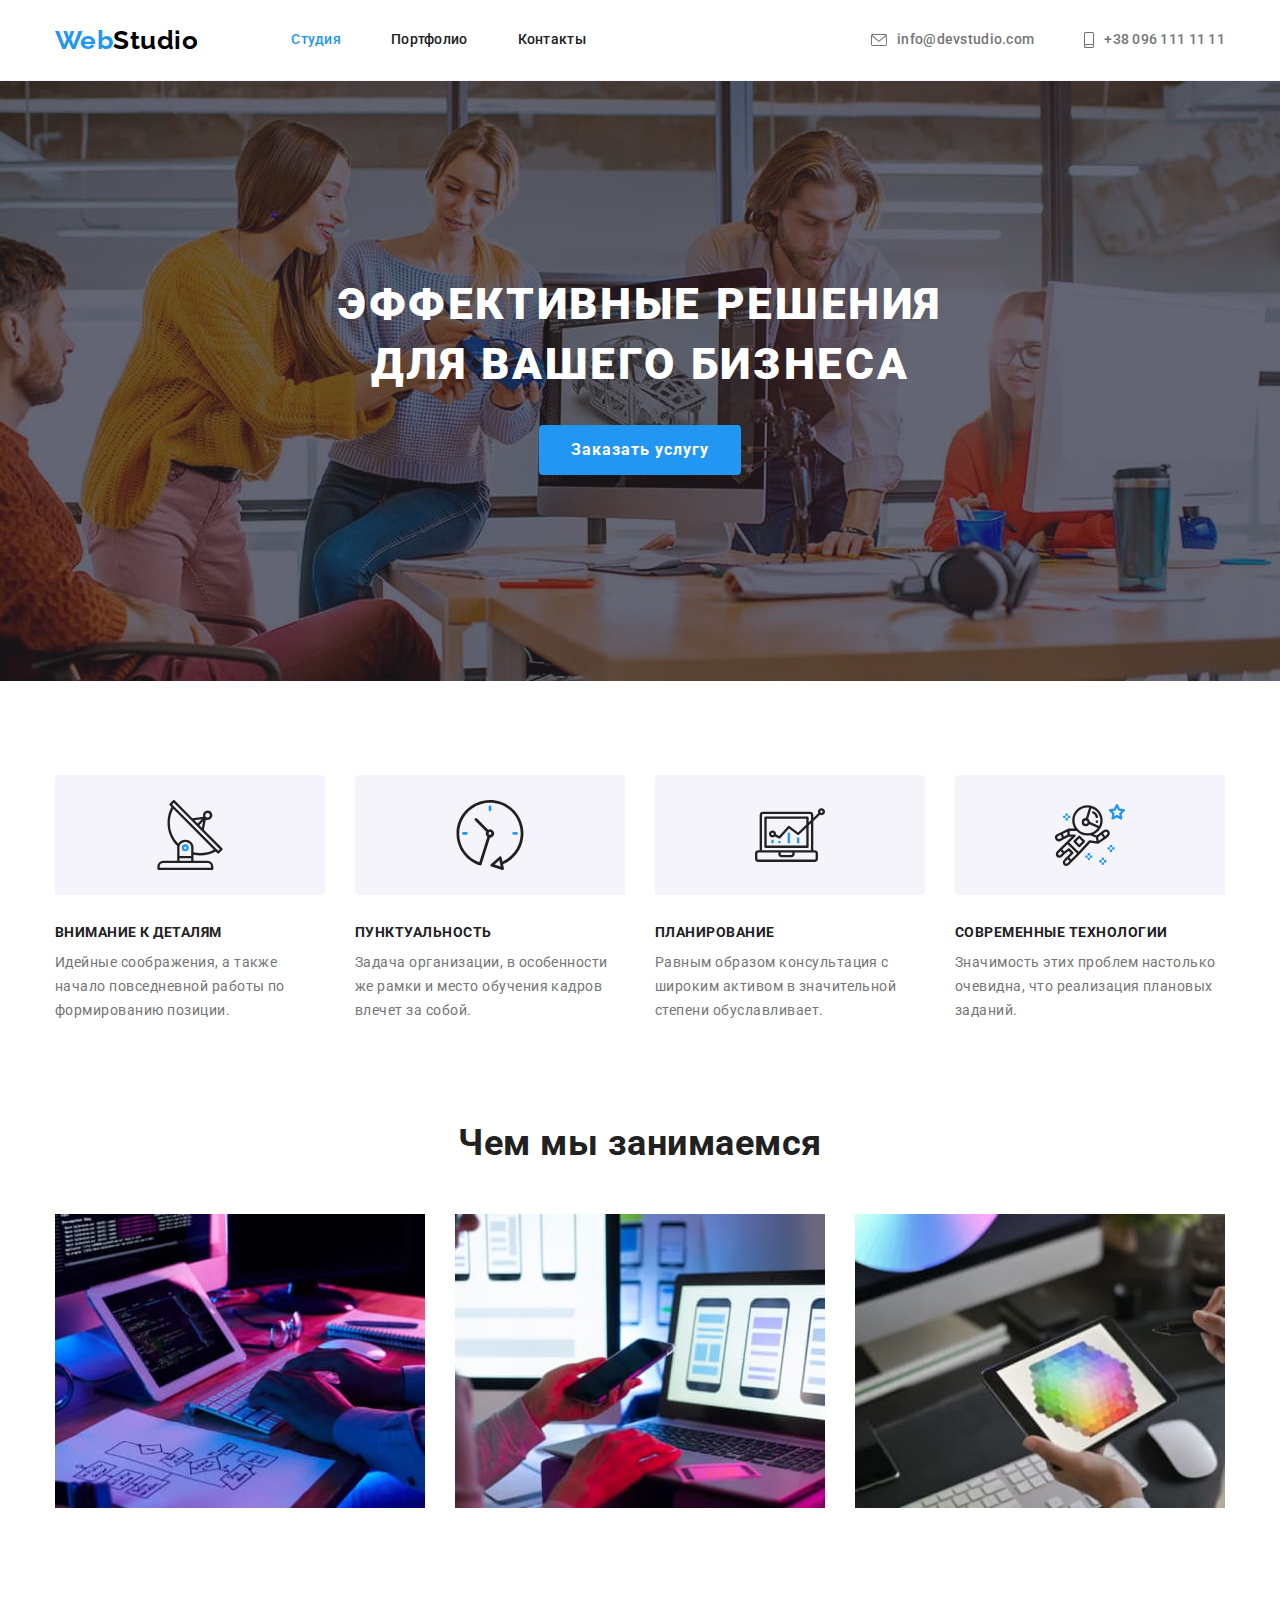
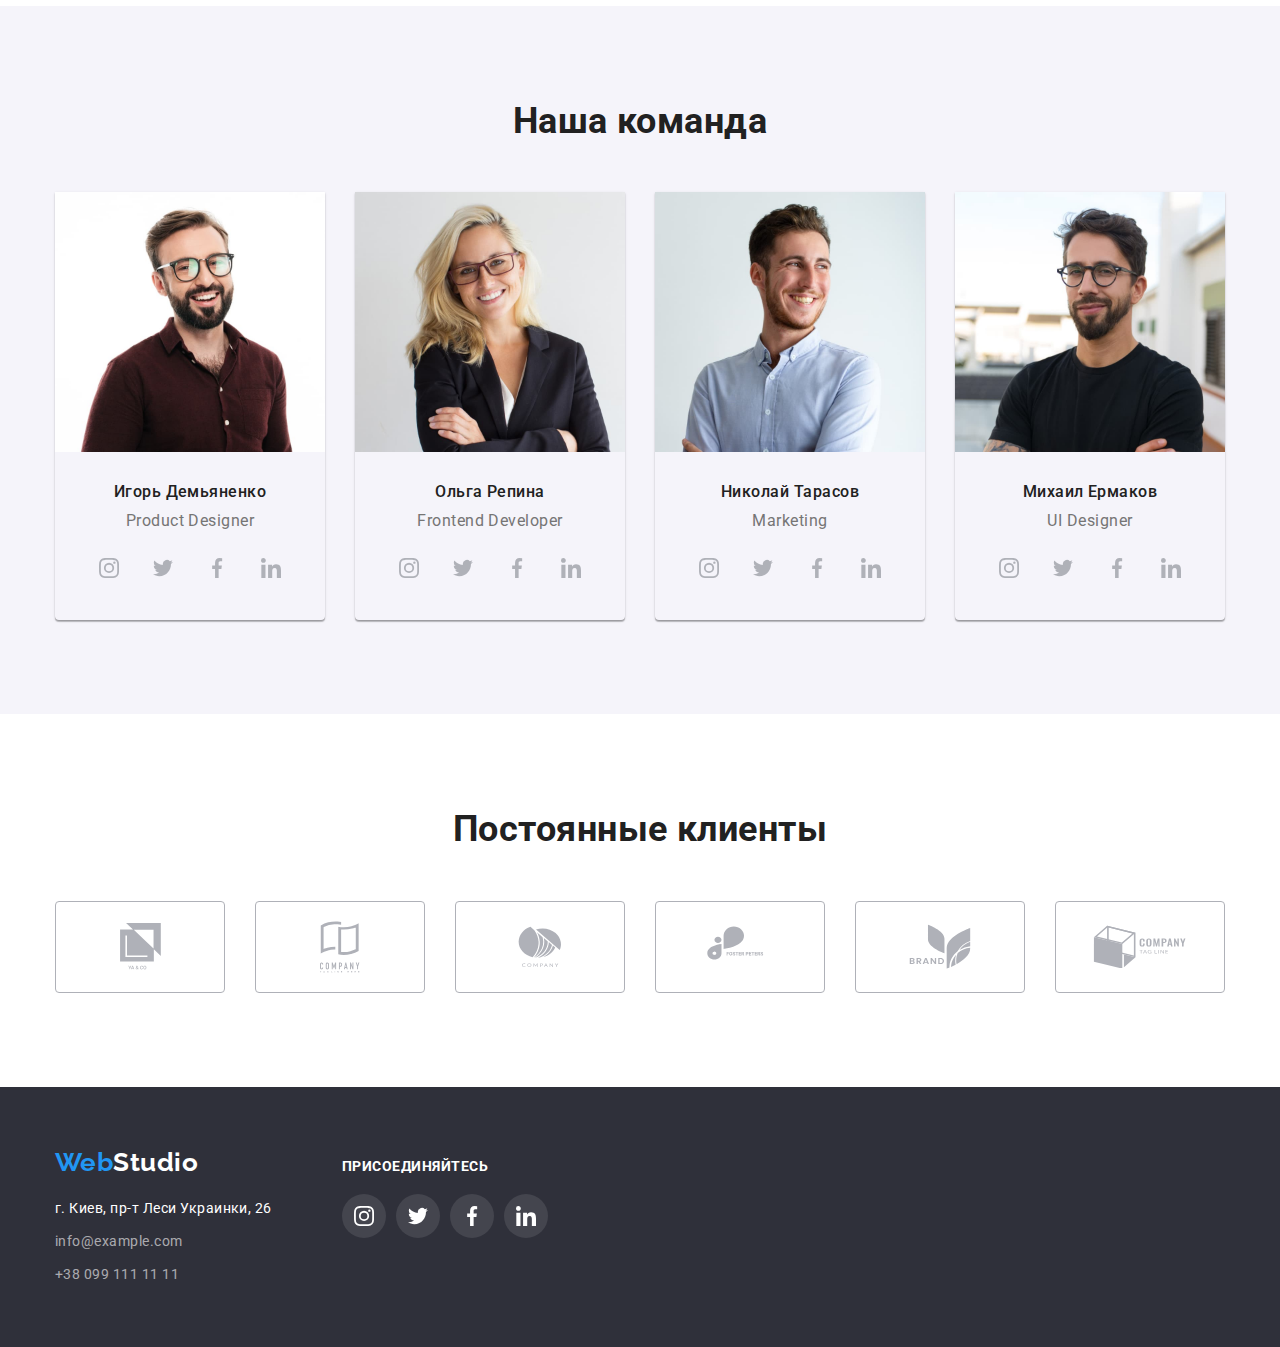
==== index.html @ 9984a5d9 "Настроює відпрацювання modal.js" ====
<!DOCTYPE html>
<html lang="ru">
  <head>
    <meta charset="UTF-8" />
    <meta http-equiv="X-UA-Compatible" content="IE=edge" />
    <meta name="viewport" content="width=device-width, initial-scale=1.0" />
    <title>WebStudio</title>
    <link
      href="https://fonts.googleapis.com/css2?family=Raleway:wght@700&family=Roboto:wght@400;500;700;900&display=swap"
      rel="stylesheet"
    />
    <link
      rel="stylesheet"
      href="https://cdnjs.cloudflare.com/ajax/libs/modern-normalize/1.1.0/modern-normalize.min.css"
    />
    <link rel="stylesheet" href="./css/styles.css" />
  </head>
  <body>
    <!-- Верхняя линия -->
    <header class="page-header">
      <div class="container topline">
        <a class="header logo" href="./index.html" lang="en"
          ><span class="header logo-style">Web</span>Studio</a
        >

        <nav>
          <ul class="site-nav list">
            <li class="item"><a class="link current" href="./index.html">Студия</a></li>
            <li class="item"><a class="link" href="./portfolio.html">Портфолио</a></li>
            <li class="item"><a class="link" href="">Контакты</a></li>
          </ul>
        </nav>

        <ul class="contacts list">
          <li class="item">
            <a class="link" href="mailto:info@devstudio.com">
              <svg class="icon envelope" width="16" height="12">
                <use href="./images/icons.svg#envelope"></use>
              </svg>
              info@devstudio.com</a
            >
          </li>
          <li class="item">
            <a class="link" href="tel:+380961111111">
              <svg class="icon smartphone" width="10" height="16">
                <use href="./images/icons.svg#smartphone"></use>
              </svg>
              +38 096 111 11 11</a
            >
          </li>
        </ul>
      </div>
    </header>

    <!-- Уникальный контент страницы -->
    <main>
      <!-- Герой -->
      <section class="hero section overlay">
        <div class="hero container">
          <h1 class="hero title">Эффективные решения для вашего бизнеса</h1>
          <button class="hero button" type="button" data-modal-open>Заказать услугу</button>
        </div>

        <div class="backdrop is-hidden" data-modal>
          <div class="modal">
            <button class="modal-button" data-modal-close>
              Close
              <!-- <svg class="modal-icon" width="30" height="30">
                <use href="./images/icons.svg#close"></use>
              </svg> -->
            </button>
          </div>
        </div>
      </section>

      <!-- Особенности -->
      <section class="features section">
        <div class="container">
          <h2 class="features-title">Особенности</h2>
          <ul class="featur-list list">
            <li class="item">
              <div class="feature-icon">
                <svg class="icon">
                  <use href="./images/icons.svg#antenna"></use>
                </svg>
              </div>
              <h3 class="featur-title">Внимание к деталям</h3>
              <p class="featur-text">
                Идейные соображения, а также начало повседневной работы по формированию позиции.
              </p>
            </li>
            <li class="item">
              <div class="feature-icon">
                <svg class="icon">
                  <use href="./images/icons.svg#clock"></use>
                </svg>
              </div>
              <h3 class="featur-title">Пунктуальность</h3>
              <p class="featur-text">
                Задача организации, в особенности же рамки и место обучения кадров влечет за собой.
              </p>
            </li>
            <li class="item">
              <div class="feature-icon">
                <svg class="icon">
                  <use href="./images/icons.svg#diagram"></use>
                </svg>
              </div>
              <h3 class="featur-title">Планирование</h3>
              <p class="featur-text">
                Равным образом консультация с широким активом в значительной степени обуславливает.
              </p>
            </li>
            <li class="item">
              <div class="feature-icon">
                <svg class="icon">
                  <use href="./images/icons.svg#astronaut"></use>
                </svg>
              </div>
              <h3 class="featur-title">Современные технологии</h3>
              <p class="featur-text">
                Значимость этих проблем настолько очевидна, что реализация плановых заданий.
              </p>
            </li>
          </ul>
        </div>
      </section>

      <!-- Чем мы занимаемся -->
      <section class="wemake section">
        <div class="container">
          <h2 class="title">Чем мы занимаемся</h2>
          <ul class="wemake-list list">
            <li class="item">
              <img src="./images/wemake/pc.jpeg" alt="Компьютер" width="370" height="294" />
            </li>
            <li class="item">
              <img src="./images/wemake/smartphon.jpeg" alt="Смартфон" width="370" height="294" />
            </li>
            <li class="item">
              <img src="./images/wemake/tablet.jpeg" alt="Планшет" width="370" height="294" />
            </li>
          </ul>
        </div>
      </section>

      <!-- Наша команда -->
      <section class="team section">
        <div class="container">
          <h2 class="title">Наша команда</h2>
          <ul class="team-list list">
            <li class="item">
              <img
                class="img"
                src="./images/team/igor.jpeg"
                alt="Игорь Демьяненко"
                width="270"
                height="260"
              />
              <h3 class="specialist">Игорь Демьяненко</h3>
              <p class="position">Product Designer</p>
              <ul class="social-icons list">
                <li class="social-item">
                  <a class="social-link" href="" aria-label="Ссылка на Instagram">
                    <svg class="social-icon" width="20" height="20">
                      <use href="./images/icons.svg#instagram"></use>
                    </svg>
                  </a>
                </li>
                <li class="social-item">
                  <a class="social-link" href="" aria-label="Ссылка на Twitter">
                    <svg class="social-icon" width="20" height="20">
                      <use href="./images/icons.svg#twitter"></use>
                    </svg>
                  </a>
                </li>
                <li class="social-item">
                  <a class="social-link" href="" aria-label="Ссылка на Facebook">
                    <svg class="social-icon" width="20" height="20">
                      <use href="./images/icons.svg#facebook"></use>
                    </svg>
                  </a>
                </li>
                <li class="social-item">
                  <a class="social-link" href="" aria-label="Ссылка на Linkedin">
                    <svg class="social-icon" width="20" height="20">
                      <use href="./images/icons.svg#linkedin"></use>
                    </svg>
                  </a>
                </li>
              </ul>
            </li>
            <li class="item">
              <img
                class="img"
                src="./images/team/olga.jpeg"
                alt="Ольга Репина"
                width="270"
                height="260"
              />
              <h3 class="specialist">Ольга Репина</h3>
              <p class="position">Frontend Developer</p>
              <ul class="social-icons list">
                <li class="social-item">
                  <a class="social-link" href="" aria-label="Ссылка на Instagram">
                    <svg class="social-icon" width="20" height="20">
                      <use href="./images/icons.svg#instagram"></use>
                    </svg>
                  </a>
                </li>
                <li class="social-item">
                  <a class="social-link" href="" aria-label="Ссылка на Twitter">
                    <svg class="social-icon" width="20" height="20">
                      <use href="./images/icons.svg#twitter"></use>
                    </svg>
                  </a>
                </li>
                <li class="social-item">
                  <a class="social-link" href="" aria-label="Ссылка на Facebook">
                    <svg class="social-icon" width="20" height="20">
                      <use href="./images/icons.svg#facebook"></use>
                    </svg>
                  </a>
                </li>
                <li class="social-item">
                  <a class="social-link" href="" aria-label="Ссылка на Linkedin">
                    <svg class="social-icon" width="20" height="20">
                      <use href="./images/icons.svg#linkedin"></use>
                    </svg>
                  </a>
                </li>
              </ul>
            </li>
            <li class="item">
              <img
                class="img"
                src="./images/team/nikolai.jpeg"
                alt="Николай Тарасов"
                width="270"
                height="260"
              />
              <h3 class="specialist">Николай Тарасов</h3>
              <p class="position">Marketing</p>
              <ul class="social-icons list">
                <li class="social-item">
                  <a class="social-link" href="" aria-label="Ссылка на Instagram">
                    <svg class="social-icon" width="20" height="20">
                      <use href="./images/icons.svg#instagram"></use>
                    </svg>
                  </a>
                </li>
                <li class="social-item">
                  <a class="social-link" href="" aria-label="Ссылка на Twitter">
                    <svg class="social-icon" width="20" height="20">
                      <use href="./images/icons.svg#twitter"></use>
                    </svg>
                  </a>
                </li>
                <li class="social-item">
                  <a class="social-link" href="" aria-label="Ссылка на Facebook">
                    <svg class="social-icon" width="20" height="20">
                      <use href="./images/icons.svg#facebook"></use>
                    </svg>
                  </a>
                </li>
                <li class="social-item">
                  <a class="social-link" href="" aria-label="Ссылка на Linkedin">
                    <svg class="social-icon" width="20" height="20">
                      <use href="./images/icons.svg#linkedin"></use>
                    </svg>
                  </a>
                </li>
              </ul>
            </li>
            <li class="item">
              <img
                class="img"
                src="./images/team/mihail.jpeg"
                alt="Михаил Ермаков"
                width="270"
                height="260"
              />
              <h3 class="specialist">Михаил Ермаков</h3>
              <p class="position">UI Designer</p>
              <ul class="social-icons list">
                <li class="social-item">
                  <a class="social-link" href="" aria-label="Ссылка на Instagram">
                    <svg class="social-icon" width="20" height="20">
                      <use href="./images/icons.svg#instagram"></use>
                    </svg>
                  </a>
                </li>
                <li class="social-item">
                  <a class="social-link" href="" aria-label="Ссылка на Twitter">
                    <svg class="social-icon" width="20" height="20">
                      <use href="./images/icons.svg#twitter"></use>
                    </svg>
                  </a>
                </li>
                <li class="social-item">
                  <a class="social-link" href="" aria-label="Ссылка на Facebook">
                    <svg class="social-icon" width="20" height="20">
                      <use href="./images/icons.svg#facebook"></use>
                    </svg>
                  </a>
                </li>
                <li class="social-item">
                  <a class="social-link" href="" aria-label="Ссылка на Linkedin">
                    <svg class="social-icon" width="20" height="20">
                      <use href="./images/icons.svg#linkedin"></use>
                    </svg>
                  </a>
                </li>
              </ul>
            </li>
          </ul>
        </div>
      </section>

      <section class="clients section">
        <div class="container">
          <h2 class="title">Постоянные клиенты</h2>
          <ul class="clients-icons list">
            <li class="client-item">
              <a class="client-link" href="" aria-label="Ссылка на клиента">
                <svg class="client-icon" width="41" height="46.7">
                  <use href="./images/icons.svg#group1"></use>
                </svg>
              </a>
            </li>
            <li class="client-item">
              <a class="client-link" href="" aria-label="Ссылка на клиента">
                <svg class="client-icon" width="40" height="52">
                  <use href="./images/icons.svg#group2"></use>
                </svg>
              </a>
            </li>
            <li class="client-item">
              <a class="client-link" href="" aria-label="Ссылка на клиента">
                <svg class="client-icon" width="43.46" height="41.18">
                  <use href="./images/icons.svg#group3"></use>
                </svg>
              </a>
            </li>
            <li class="client-item">
              <a class="client-link" href="" aria-label="Ссылка на клиента">
                <svg class="client-icon" width="84.44" height="40.62">
                  <use href="./images/icons.svg#group4"></use>
                </svg>
              </a>
            </li>
            <li class="client-item">
              <a class="client-link" href="" aria-label="Ссылка на клиента">
                <svg class="client-icon" width="62.54" height="45.43">
                  <use href="./images/icons.svg#group5"></use>
                </svg>
              </a>
            </li>
            <li class="client-item">
              <a class="client-link" href="" aria-label="Ссылка на клиента">
                <svg class="client-icon" width="93.79" height="43.93">
                  <use href="./images/icons.svg#group6"></use>
                </svg>
              </a>
            </li>
          </ul>
        </div>
      </section>
    </main>

    <!-- Подвал -->
    <footer class="page-footer">
      <div class="container">
        <div class="logo-address">
          <a class="footer logo" href="./index.html" lang="en"
            ><span class="footer logo-style">Web</span>Studio
          </a>

          <address>
            <ul class="address list">
              <li class="item">
                <a
                  class="location"
                  href="https://goo.gl/maps/vhETYk33VZoTdQni7"
                  target="_blank"
                  rel="noopener noreferrer"
                >
                  г. Киев, пр-т Леси Украинки, 26
                </a>
              </li>
              <li class="item">
                <a class="link" href="mailto:info@example.com">info@example.com</a>
              </li>
              <li class="item"><a class="link" href="tel:+380991111111">+38 099 111 11 11</a></li>
            </ul>
          </address>
        </div>

        <div class="social">
          <h3 class="social-title">присоединяйтесь</h3>
          <ul class="social-icons list">
            <li class="social-item">
              <a class="social-link" href="" aria-label="Ссылка на Instagram">
                <svg class="social-icon" width="20" height="20">
                  <use href="./images/icons.svg#instagram"></use>
                </svg>
              </a>
            </li>
            <li class="social-item">
              <a class="social-link" href="" aria-label="Ссылка на Twitter">
                <svg class="social-icon" width="20" height="20">
                  <use href="./images/icons.svg#twitter"></use>
                </svg>
              </a>
            </li>
            <li class="social-item">
              <a class="social-link" href="" aria-label="Ссылка на Facebook">
                <svg class="social-icon" width="20" height="20">
                  <use href="./images/icons.svg#facebook"></use>
                </svg>
              </a>
            </li>
            <li class="social-item">
              <a class="social-link" href="" aria-label="Ссылка на Linkedin">
                <svg class="social-icon" width="20" height="20">
                  <use href="./images/icons.svg#linkedin"></use>
                </svg>
              </a>
            </li>
          </ul>
        </div>
      </div>
    </footer>
    <script src="./js/modal.js"></script>
  </body>
</html>
---- css/styles.css ----
/* Объявление глобальных переменных */
/* 
  Фон тела страницы --bg-body-color: #fff;
  Фон "героя" --bg-hero-color: #C4C4C4;
  Фон "наша команда" --bg-team-color: #f5f4fa;
  Фон футера --bg-hero-color: #2f303a;
  Фон иконки --bg-icon-color: #afb1b8;
  Фон иконки в футоре --bg-icon-footer-color: rgba(255, 255, 255, 0.1);
  Цвет основного текста --text-primary-color: #212121;
  Цвет вторичного текста --text-secondory-color: #757575;
  Цвет текста логотипа в хедере --text-logo-header-color: #000;
  Цвет текста белый (логотип в футере, заголовок "героя") --text-white-color: #fff;
  Цвет сылок в футере --link-footer-color: rgba(255, 255, 255, 0.6);
  Цвет акцента --accent-color: #2196f3;
  Цвет бордера на карточках --card-border: #eee;
   */
:root {
  --bg-body-color: #fff;
  --bg-hero-color: #c4c4c4;
  --bg-team-color: #f5f4fa;
  --bg-footer-color: #2f303a;
  --bg-icon-color: #afb1b8;
  --bg-icon-footer-color: rgba(255, 255, 255, 0.1);
  --text-primary-color: #212121;
  --text-secondory-color: #757575;
  --text-logo-header-color: #000;
  --text-white-color: #fff;
  --link-footer-color: rgba(255, 255, 255, 0.6);
  --accent-color: #2196f3;
  --card-border: #eee;
}

/* Тело страницы */
body {
  font-family: Roboto, sans-serif;
  letter-spacing: 0.03em;

  color: var(--text-primary-color);
  background-color: var(--bg-body-color);
}

/* Сброс стилей */
.list {
  margin: 0;
  padding: 0;

  list-style: none;
}

/* Кнопка родитель */
.button {
  color: var(--text-primary-color);
  background-color: var(--bg-team-color);

  border: 0ch;
  border-radius: 4px;
  cursor: pointer;
}

/* Заголовок родитель */
.title {
  margin-top: 0;
  margin-bottom: 50px;

  font-weight: 700;
  font-size: 36px;
  line-height: 1.17;
  color: var(--text-primary-color);
  text-align: center;
}

/* Лого родитель */
.logo {
  font-family: Raleway, sans-serif;
  font-weight: 700;
  font-size: 26px;
  line-height: 1.19;
  text-decoration: none;
}

/* Контейнер */
.container {
  width: 1200px;
  margin-right: auto;
  margin-left: auto;
  padding-right: 15px;
  padding-left: 15px;
}

/* Секция */
.section {
  padding-top: 94px;
  padding-bottom: 94px;
}

/* Социальные иконки */
.social-icons {
  display: flex;
}

.social-item + .social-item {
  margin-left: 10px;
}

.social-link {
  display: flex;
  align-items: center;
  justify-content: center;
  width: 44px;
  height: 44px;

  color: var(--bg-icon-color);
  border-radius: 50%;
}

.social-icon {
  fill: currentColor;
}

/* Главная страница */
/* Верхняя линия */
.page-header {
  border-bottom: 1px solid var(--bg-team-color);
}

.container.topline {
  display: flex;
  align-items: center;
}

/* Логотип */
.header.logo {
  color: var(--text-logo-header-color);
}

.header.logo-style {
  color: var(--accent-color);
}

/* Навигация */
.site-nav {
  display: flex;
  margin-left: 93px;
}

.site-nav .item:not(:last-child) {
  margin-right: 50px;
}

.site-nav .link {
  display: block;
  padding-top: 32px;
  padding-bottom: 32px;

  font-weight: 500;
  font-size: 14px;
  line-height: 1.14;
  letter-spacing: 0.02em;
  color: var(--text-primary-color);
  text-decoration: none;
}

.site-nav .link:hover,
.site-nav .link:focus {
  color: var(--accent-color);
}

.site-nav .link.current {
  color: var(--accent-color);
}

/* Контакты: почта, моб. телефон */
.contacts {
  display: flex;
  margin-left: auto;
}

.contacts .item + .item {
  margin-left: 50px;
}

.contacts .link {
  display: flex;
  align-items: center;

  font-weight: 500;
  font-size: 14px;
  line-height: 1.14;
  letter-spacing: 0.02em;
  color: var(--text-secondory-color);
  text-decoration: none;
}

.icon.envelope,
.icon.smartphone {
  margin-right: 10px;
  fill: currentColor;
}

.contacts .link:hover,
.contacts .link:focus {
  color: var(--accent-color);
}

/* Герой */
.hero.container {
  padding-top: 100px;
  padding-bottom: 100px;
}

.hero.overlay {
  max-width: 1600px;
  height: 600px;
  margin-left: auto;
  margin-right: auto;

  text-align: center;

  background-image: linear-gradient(to right, rgba(47, 48, 58, 0.4), rgba(47, 48, 58, 0.4)),
    url('../images/img.jpeg');
  background-repeat: no-repeat;
  background-position: center;
  background-size: cover;

  background-color: var(--bg-hero-color);
}

.hero.title {
  max-width: 696px;
  margin-right: auto;
  margin-left: auto;
  margin-bottom: 30px;

  font-weight: 900;
  font-size: 44px;
  line-height: 1.36;
  letter-spacing: 0.06em;
  color: var(--text-white-color);
  text-transform: uppercase;
}

.hero.button {
  padding-top: 10px;
  padding-right: 32px;
  padding-bottom: 10px;
  padding-left: 32px;

  font-weight: 700;
  font-size: 16px;
  line-height: 1.88;
  letter-spacing: 0.06em;
  color: var(--text-white-color);
  background-color: var(--accent-color);
}


.backdrop {
  position: fixed;
  top: 0;
  left: 0;
  width: 100%;
  height: 100%;

  background-color: rgba(0, 0, 0, 0.5);
}



.backdrop.is-hidden {
  opacity: 0;
  pointer-events: none;
}



.modal {
  position: absolute;
  top: 50%;
  left: 50%;
  transform: translate(-50%, -50%);

  min-height: 528px;
  min-width: 581px;

  background-color: #fff;
}



.modal-button {
  display: flex;
  position: absolute;
  top: 8px;
  right: 8px;

  margin: 0;
  padding: 0;


  /* height: 30px; */
  /* width: 30px; */

  /* border: 0ch; */
  /* border-radius: 4px; */
  /* border-radius: 50%; */
  /* cursor: pointer; */

  /* background-color: white; */

  /* outline: 2px solid green; */

  /* 
    display: flex;
  align-items: center;
  justify-content: center;
  width: 44px;
  height: 44px;

  color: var(--bg-icon-color);
  border-radius: 50%;
  */

} 



/* .modal-icon { */
  /* position: absolute; */
  /* top: 8px; */
  /* right: 8px; */
  /* border: 1px yellow; */

  /* fill: currentColor; */
  /* fill: white; */
  /* outline: 2px solid tomato; */
/* } */


/* Особенности */
.features {
  padding-bottom: 0;
}

.featur-list {
  display: flex;
}

.featur-list .item {
  width: calc((100% - 90px) / 4);
}

.featur-list .item:not(:nth-child(4n)) {
  margin-right: 30px;
}

.feature-icon {
  width: 270px;
  height: 120px;
  margin-bottom: 30px;
  padding: 25px 100px;

  border-radius: 4px;
  background-color: var(--bg-team-color);
}

.feature-icon .icon {
  width: 70px;
  height: 70px;
}

.features-title {
  display: none;
}

.features .featur-title {
  margin-top: 0;
  margin-bottom: 10px;

  font-weight: 700;
  font-size: 14px;
  line-height: 1.14;
  text-transform: uppercase;
}

.features .featur-text {
  margin-top: 0;
  margin-bottom: 5px;

  font-weight: 400;
  font-size: 14px;
  line-height: 1.71;
  color: var(--text-secondory-color);
}

/* Чем мы занимаемся */
.wemake-list {
  display: flex;
}

.wemake-list .item {
  width: calc((100% - 60px) / 3);
}

.wemake-list .item:not(:nth-child(3n)) {
  margin-right: 30px;
}

/* Наша команда */
.team {
  background-color: var(--bg-team-color);
}

.team-list {
  display: flex;
}

.team-list .item {
  width: calc((100% - 90px) / 4);
  text-align: center;

  box-shadow: 0px 1px 3px rgba(0, 0, 0, 0.12), 0px 1px 1px rgba(0, 0, 0, 0.14),
    0px 2px 1px rgba(0, 0, 0, 0.2);
  border-radius: 0px 0px 4px 4px;
}

.team-list .item:not(:nth-child(4n)) {
  margin-right: 30px;
}

.team-list .img {
  display: block;
  margin-bottom: 30px;
}

.team-list .specialist {
  margin-top: 0;
  margin-bottom: 10px;

  font-weight: 500;
  font-size: 16px;
  line-height: 1.19;
}

.team-list .position {
  margin-top: 0;
  margin-bottom: 16px;

  font-size: 16px;
  line-height: 1.19;
  color: var(--text-secondory-color);
}

.team-list .social-icons {
  margin-top: 0;
  margin-right: 32px;
  margin-bottom: 30px;
  margin-left: 32px;
}

.team-list .social-link:hover {
  color: var(--text-white-color);
  background-color: var(--accent-color);
}

/* Постоянные клиенты */
.clients-icons {
  display: flex;
}

.client-item + .client-item {
  margin-left: 30px;
}

.client-link {
  display: flex;
  align-items: center;
  justify-content: center;
  width: 170px;
  height: 92px;

  color: var(--bg-icon-color);

  border: 1px solid var(--bg-icon-color);
  border-radius: 4px;
}

.client-icon {
  fill: currentColor;
}

.client-link:hover {
  color: var(--accent-color);
  border: 1px solid var(--accent-color);
}

/* Подвал */
.page-footer {
  padding-top: 60px;
  padding-bottom: 60px;
  background-color: var(--bg-footer-color);
}

.footer.logo {
  display: inline-block;
  padding-top: 0;
  padding-bottom: 0;
  margin-bottom: 20px;
  color: var(--text-white-color);
}

.footer.logo-style {
  padding-top: 0;
  padding-bottom: 0;
  color: var(--accent-color);
}

.address .item:not(:last-child) {
  margin-bottom: 9px;
}

.address .location,
.address .link {
  font-style: normal;
  font-size: 14px;
  line-height: 1.71;
  color: var(--link-footer-color);
  text-decoration: none;
}

.address .location {
  color: var(--text-white-color);
}

.address .link:hover,
.address .link:focus,
.address .location:hover,
.address .location:focus {
  color: var(--accent-color);
}

/* присоединяйтесь */
.page-footer > .container {
  display: flex;
}

.page-footer .social {
  margin-left: 70px;
}

.page-footer .social-title {
  margin-top: 12px;
  margin-bottom: 20px;

  font-weight: 700;
  font-size: 14px;
  line-height: 1.14;

  color: var(--text-white-color);
  text-transform: uppercase;
}

.page-footer .social-link {
  color: var(--text-white-color);
  background: var(--bg-icon-footer-color);
}

.page-footer .social-link:hover {
  color: var(--text-white-color);
  background-color: var(--accent-color);
}

/* Портфолио */
/* Фильтры на карточки */
.portfolio > .title {
  display: none;
}

.container > .filtres {
  display: flex;
  margin-bottom: 50px;
  justify-content: center;
}

.filtres > .item:not(:last-child) {
  margin-right: 8px;
}

.button.default {
  padding-top: 6px;
  padding-right: 22px;
  padding-bottom: 6px;
  padding-left: 22px;

  font-weight: 500;
  font-size: 16px;
  line-height: 1.62;
}

.button.default:hover,
.button.default:focus {
  box-shadow: 0px 3px 1px rgba(0, 0, 0, 0.1), 0px 1px 2px rgba(0, 0, 0, 0.08),
    0px 2px 2px rgba(0, 0, 0, 0.12);

  color: var(--text-white-color);
  background-color: var(--accent-color);
}

/* Карточки */
.container .cards {
  display: flex;
  flex-wrap: wrap;
}

.cards .item {
  width: calc((100% - 60px) / 3);
}

.cards .item:not(:nth-child(3n)) {
  margin-right: 30px;
}

.cards .item:not(:nth-last-child(-n + 3)) {
  margin-bottom: 30px;
}

.cards .item:nth-child(3n) {
  margin-right: 0;
}

.cards .item:nth-last-child(-n + 3) {
  margin-bottom: 0;
}

.card-link {
  display: block;
  color: var(--text-primary-color);
  text-decoration: none;
}

.card-border {
  padding-top: 20px;
  padding-right: 24px;
  padding-bottom: 20px;
  padding-left: 24px;

  border-right: 1px solid var(--card-border);
  border-bottom: 1px solid var(--card-border);
  border-left: 1px solid var(--card-border);
}

.card-link:hover,
.card-link:focus {
  background-color: var(--accent-color);
  box-shadow: 0px 1px 1px rgba(0, 0, 0, 0.12), 0px 4px 4px rgba(0, 0, 0, 0.06),
    1px 4px 6px rgba(0, 0, 0, 0.16);
}

.card-link .img {
  display: block;
}

.cards .project {
  margin-top: 0;
  margin-bottom: 0;
  padding-bottom: 4px;

  font-weight: 700;
  font-size: 18px;
  line-height: 2;
  letter-spacing: 0.06em;
}

.cards .category {
  margin-top: 0;
  margin-bottom: 0;

  font-size: 16px;
  line-height: 1.88;
  color: var(--text-secondory-color);
}

.cards .description {
  display: none;
  margin-top: 0;
  margin-bottom: 0;

  font-size: 16px;
  line-height: 1.88;
  color: var(--text-secondory-color);
}
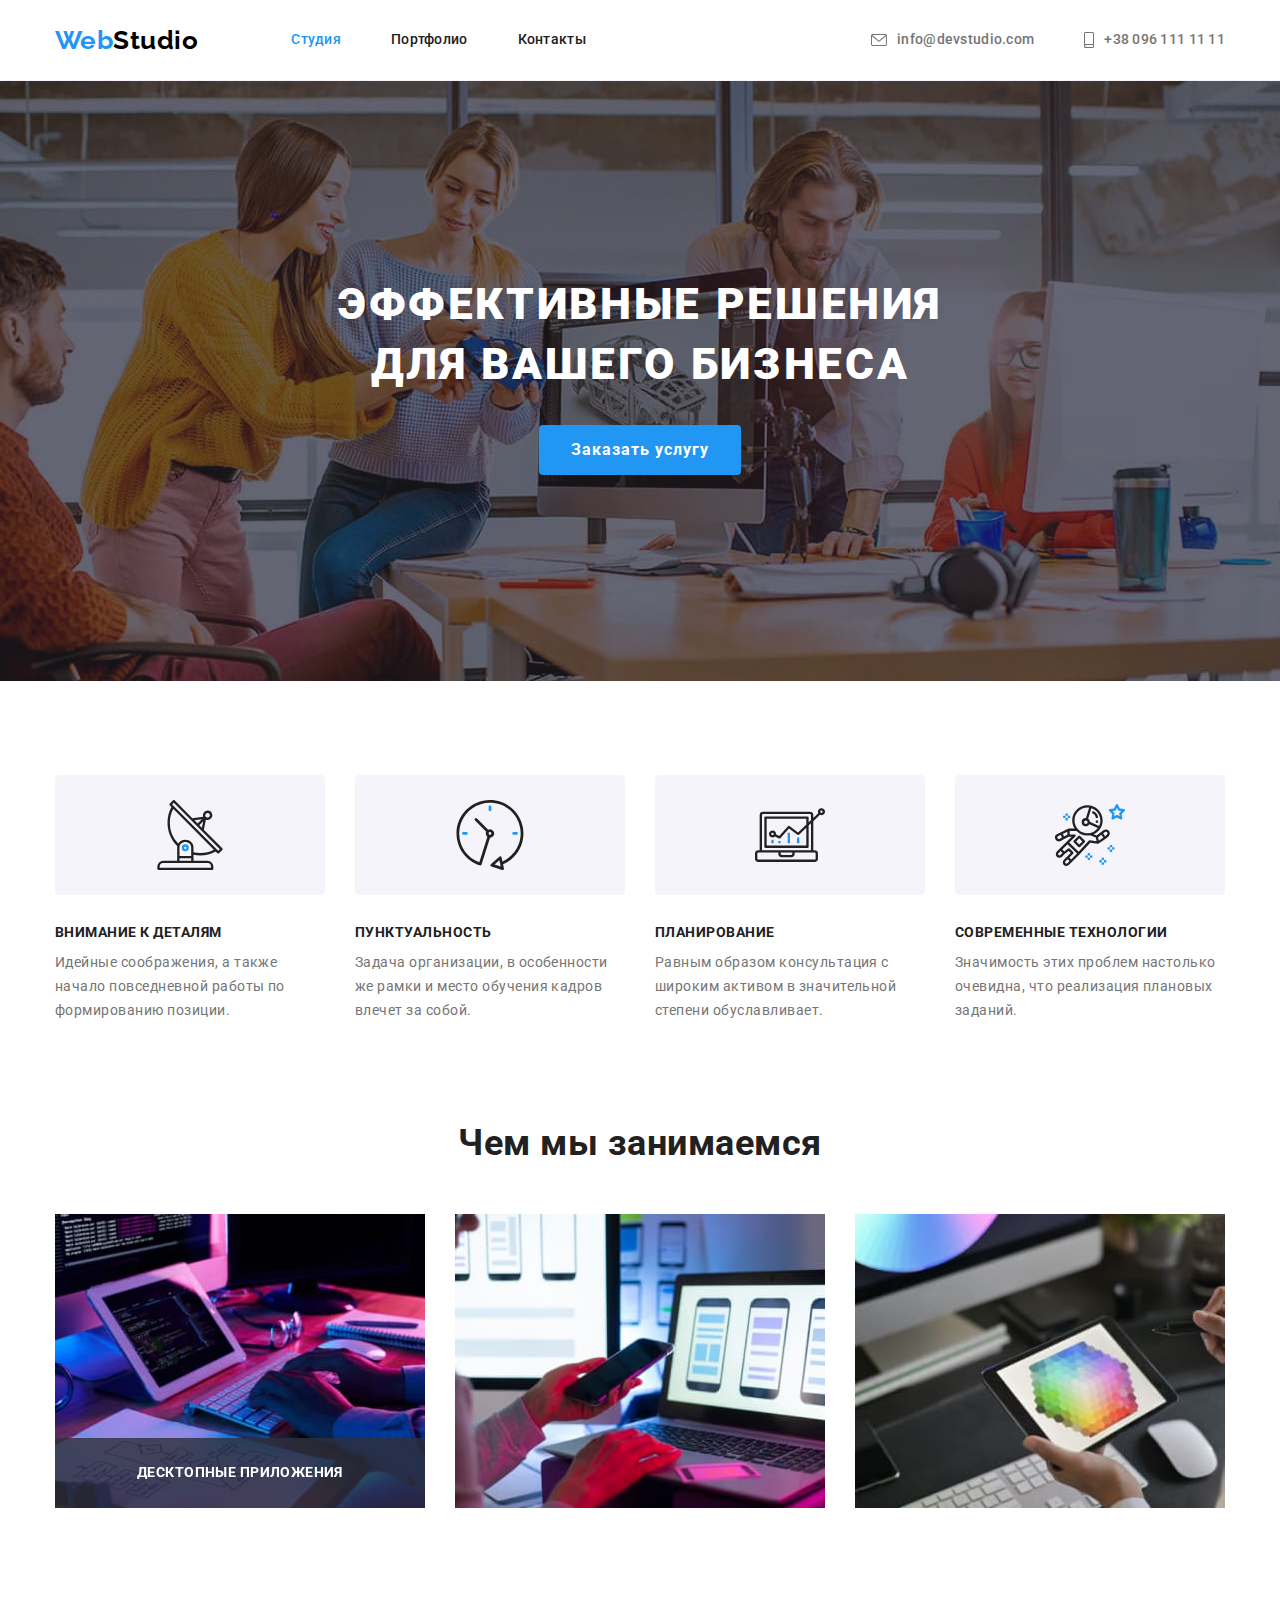
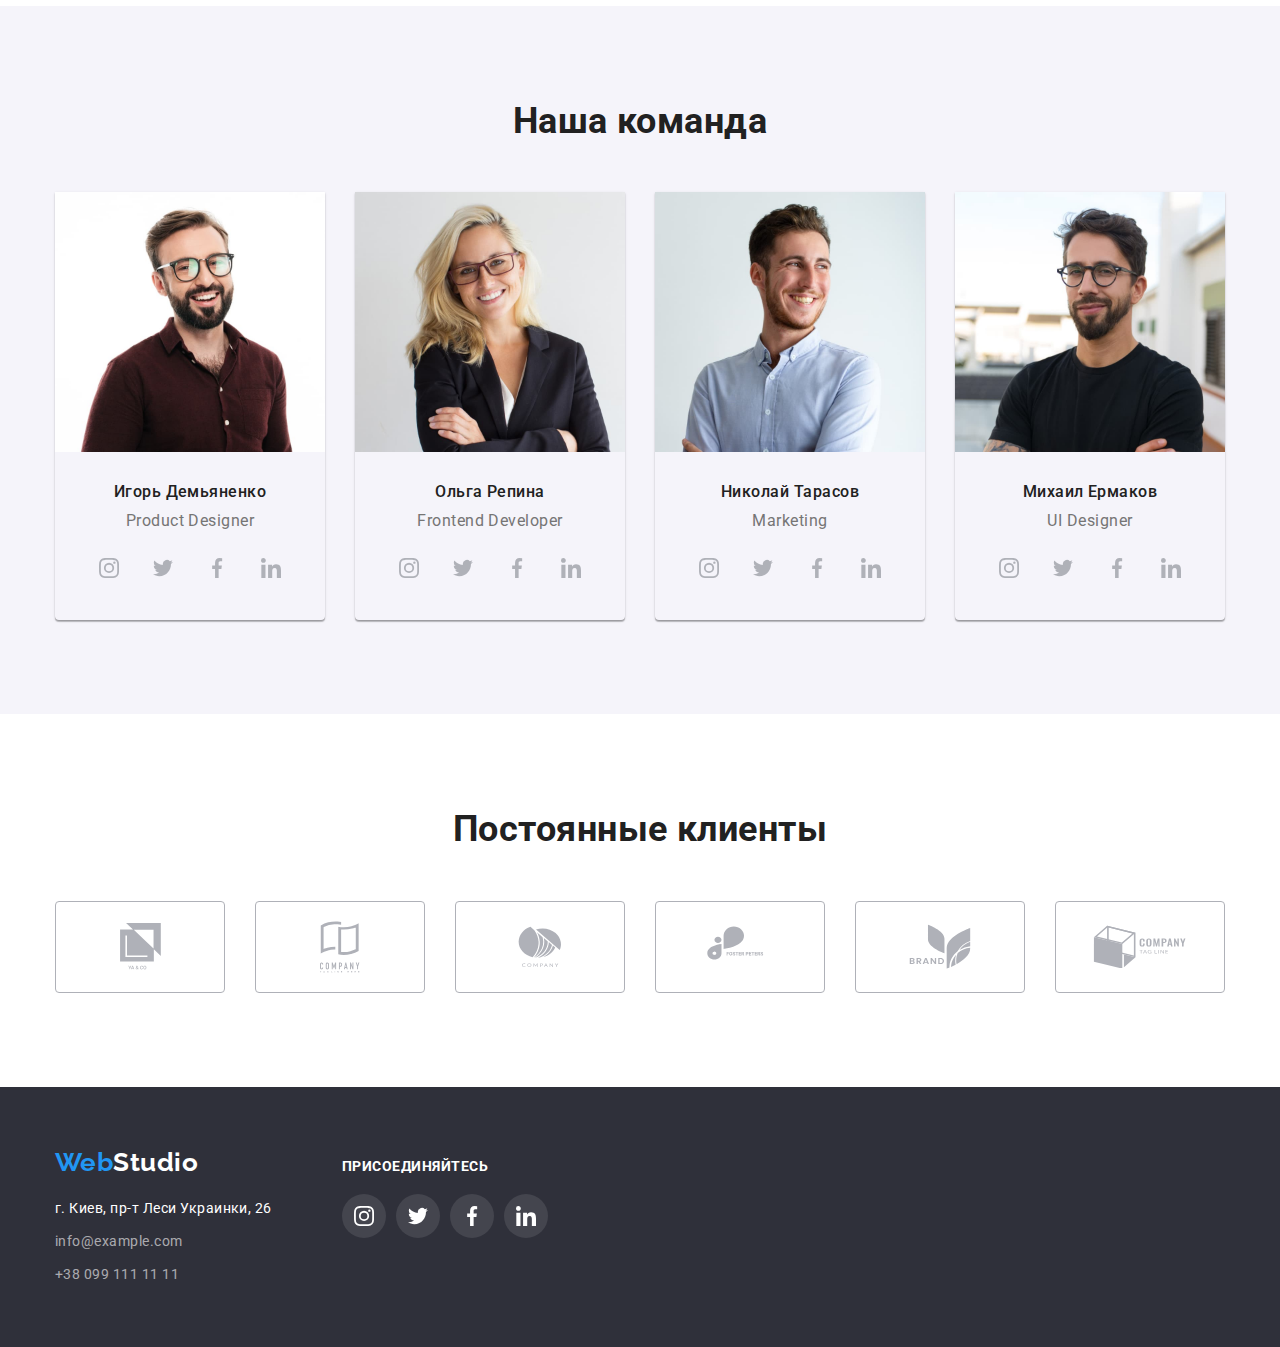
==== commit e94ed77e: "Робіть текст з фоном на одній карточці" ====
--- a/index.html
+++ b/index.html
@@ -64,10 +64,9 @@
         <div class="backdrop is-hidden" data-modal>
           <div class="modal">
             <button class="modal-button" data-modal-close>
-              Close
-              <!-- <svg class="modal-icon" width="30" height="30">
+              <svg class="modal-icon">
                 <use href="./images/icons.svg#close"></use>
-              </svg> -->
+              </svg>
             </button>
           </div>
         </div>
@@ -132,13 +131,33 @@
           <h2 class="title">Чем мы занимаемся</h2>
           <ul class="wemake-list list">
             <li class="item">
-              <img src="./images/wemake/pc.jpeg" alt="Компьютер" width="370" height="294" />
-            </li>
-            <li class="item">
-              <img src="./images/wemake/smartphon.jpeg" alt="Смартфон" width="370" height="294" />
-            </li>
-            <li class="item">
-              <img src="./images/wemake/tablet.jpeg" alt="Планшет" width="370" height="294" />
+              <div class="product-thumb">
+                <img
+                  src="./images/wemake/pc.jpeg"
+                  alt="Десктопные приложения"
+                  width="370"
+                  height="294"
+                />
+                <div class="background-tumb">
+                  <p class="text list">Десктопные приложения</p>
+                </div>
+              </div>
+            </li>
+            <li class="item">
+              <img
+                src="./images/wemake/smartphon.jpeg"
+                alt="Мобильные приложения"
+                width="370"
+                height="294"
+              />
+            </li>
+            <li class="item">
+              <img
+                src="./images/wemake/tablet.jpeg"
+                alt="Дизайнерские решения"
+                width="370"
+                height="294"
+              />
             </li>
           </ul>
         </div>
--- a/css/styles.css
+++ b/css/styles.css
@@ -253,7 +253,6 @@
   background-color: var(--accent-color);
 }
 
-
 .backdrop {
   position: fixed;
   top: 0;
@@ -264,14 +263,10 @@
   background-color: rgba(0, 0, 0, 0.5);
 }
 
-
-
 .backdrop.is-hidden {
   opacity: 0;
   pointer-events: none;
 }
-
-
 
 .modal {
   position: absolute;
@@ -282,59 +277,34 @@
   min-height: 528px;
   min-width: 581px;
 
-  background-color: #fff;
-}
-
-
+  background-color: var(--bg-body-color);
+}
 
 .modal-button {
-  display: flex;
   position: absolute;
   top: 8px;
   right: 8px;
 
+  height: 30px;
+  width: 30px;
   margin: 0;
   padding: 0;
 
-
-  /* height: 30px; */
-  /* width: 30px; */
-
-  /* border: 0ch; */
-  /* border-radius: 4px; */
-  /* border-radius: 50%; */
-  /* cursor: pointer; */
-
-  /* background-color: white; */
-
-  /* outline: 2px solid green; */
-
-  /* 
-    display: flex;
-  align-items: center;
-  justify-content: center;
-  width: 44px;
-  height: 44px;
-
-  color: var(--bg-icon-color);
+  color: var(--text-white-color);
+  border: 1px solid var(--bg-icon-color);
   border-radius: 50%;
-  */
-
-} 
-
-
-
-/* .modal-icon { */
-  /* position: absolute; */
-  /* top: 8px; */
-  /* right: 8px; */
-  /* border: 1px yellow; */
-
-  /* fill: currentColor; */
-  /* fill: white; */
-  /* outline: 2px solid tomato; */
-/* } */
-
+}
+
+.modal-icon {
+  position: absolute;
+  top: 0;
+  right: 0;
+
+  height: 100%;
+  width: 100%;
+
+  fill: currentColor;
+}
 
 /* Особенности */
 .features {
@@ -403,6 +373,36 @@
 
 .wemake-list .item:not(:nth-child(3n)) {
   margin-right: 30px;
+}
+
+/* текст с фоном */
+.product-thumb {
+  position: relative;
+  display: flex;
+}
+
+.background-tumb {
+  position: absolute;
+  bottom: 0;
+
+  display: flex;
+  align-items: center;
+  justify-content: center;
+
+  height: 70px;
+  width: 100%;
+
+  background: rgba(47, 48, 58, 0.8);
+}
+
+.background-tumb > .text {
+  font-weight: 700;
+  font-size: 14px;
+  line-height: 1.14;
+  letter-spacing: 0.03em;
+  text-transform: uppercase;
+
+  color: var(--text-white-color);
 }
 
 /* Наша команда */
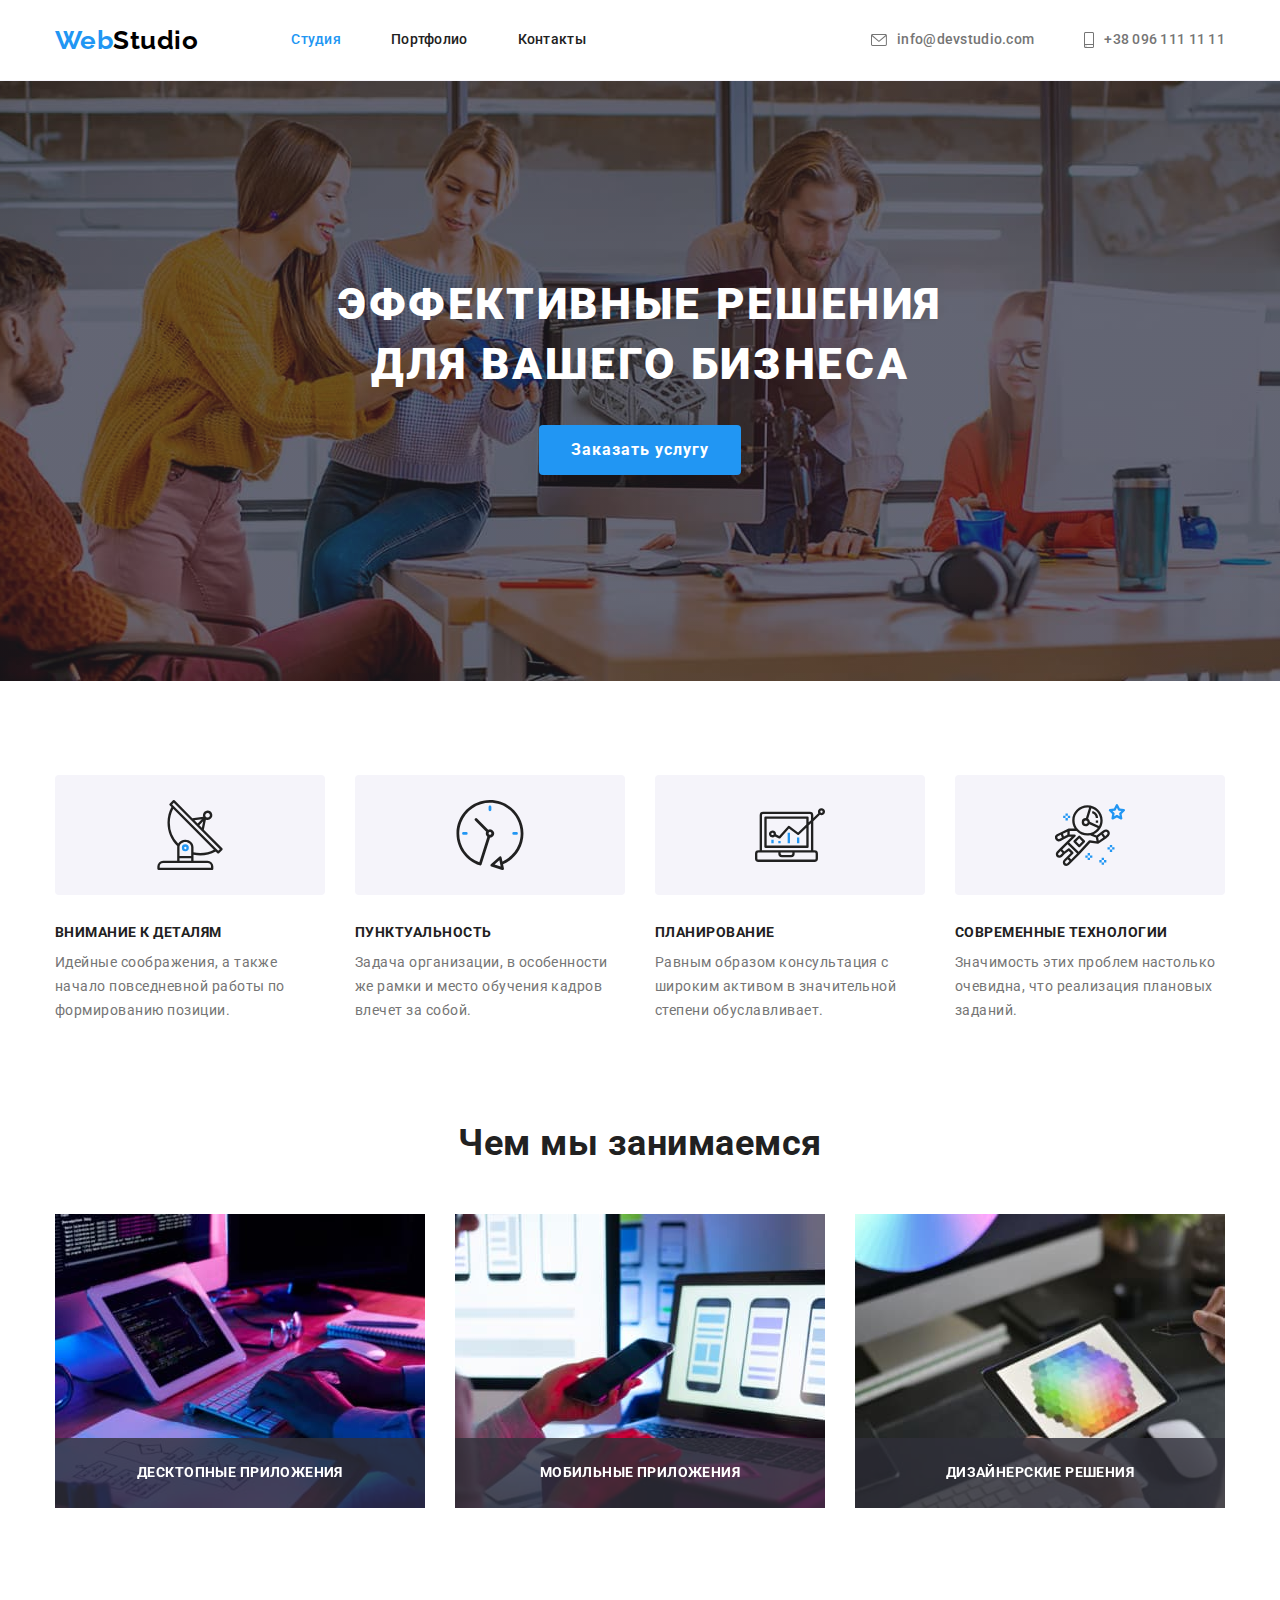
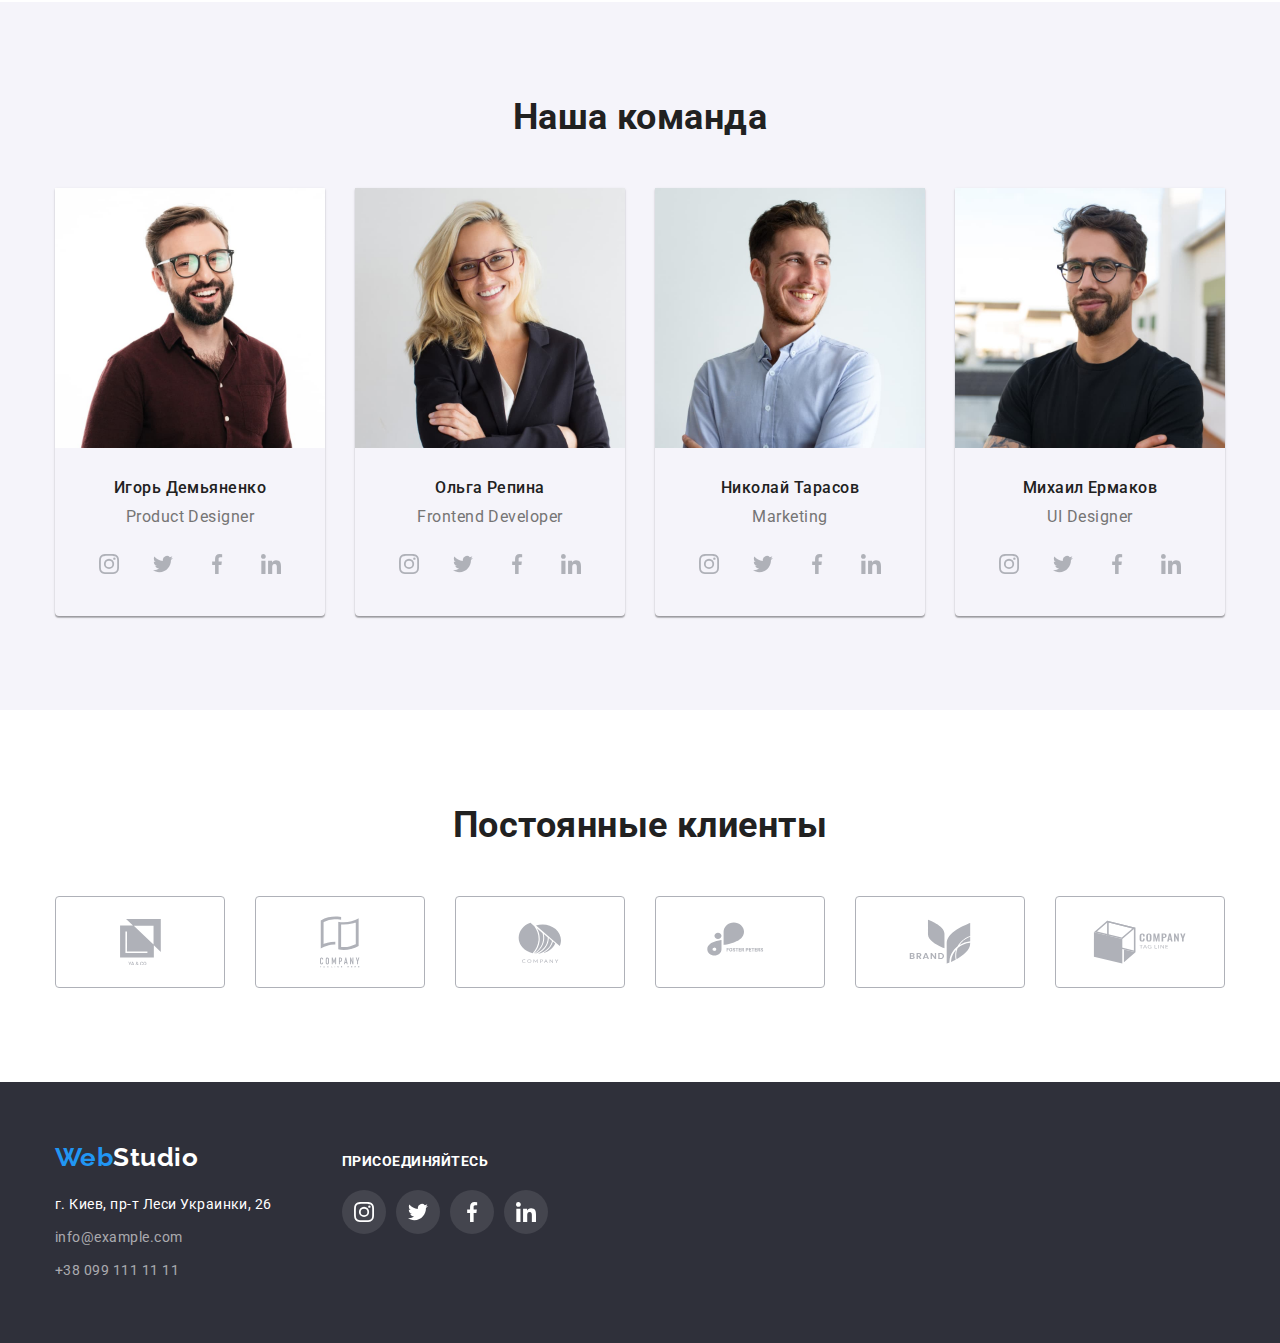
==== commit 2f367b6e: "Робіть текст з фоном на картках" ====
--- a/index.html
+++ b/index.html
@@ -144,20 +144,30 @@
               </div>
             </li>
             <li class="item">
-              <img
-                src="./images/wemake/smartphon.jpeg"
-                alt="Мобильные приложения"
-                width="370"
-                height="294"
-              />
-            </li>
-            <li class="item">
-              <img
-                src="./images/wemake/tablet.jpeg"
-                alt="Дизайнерские решения"
-                width="370"
-                height="294"
-              />
+              <div class="product-thumb">
+                <img
+                  src="./images/wemake/smartphon.jpeg"
+                  alt="Мобильные приложения"
+                  width="370"
+                  height="294"
+                />
+                <div class="background-tumb">
+                  <p class="text list">Мобильные приложения</p>
+                </div>
+              </div>
+            </li>
+            <li class="item">
+              <div class="product-thumb">
+                <img
+                  src="./images/wemake/tablet.jpeg"
+                  alt="Дизайнерские решения"
+                  width="370"
+                  height="294"
+                />
+                <div class="background-tumb">
+                  <p class="text list">Дизайнерские решения</p>
+                </div>
+              </div>
             </li>
           </ul>
         </div>
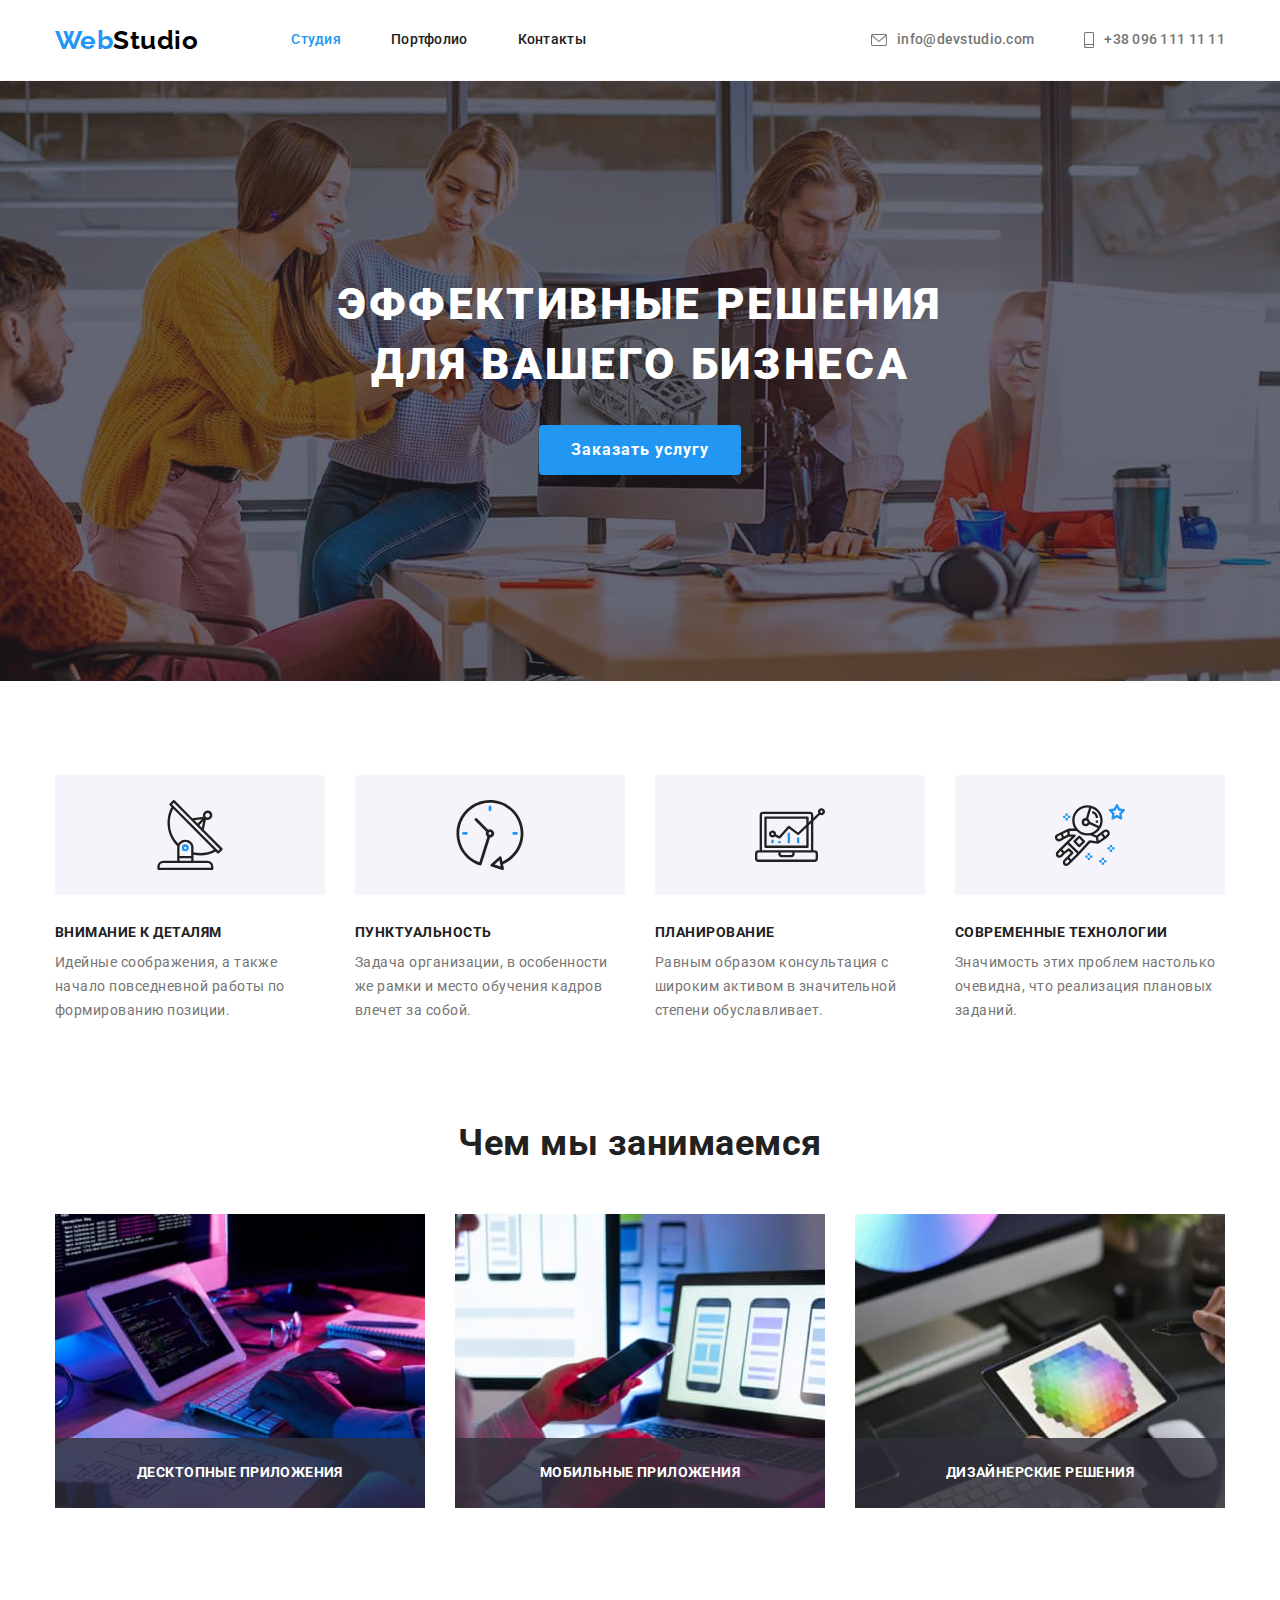
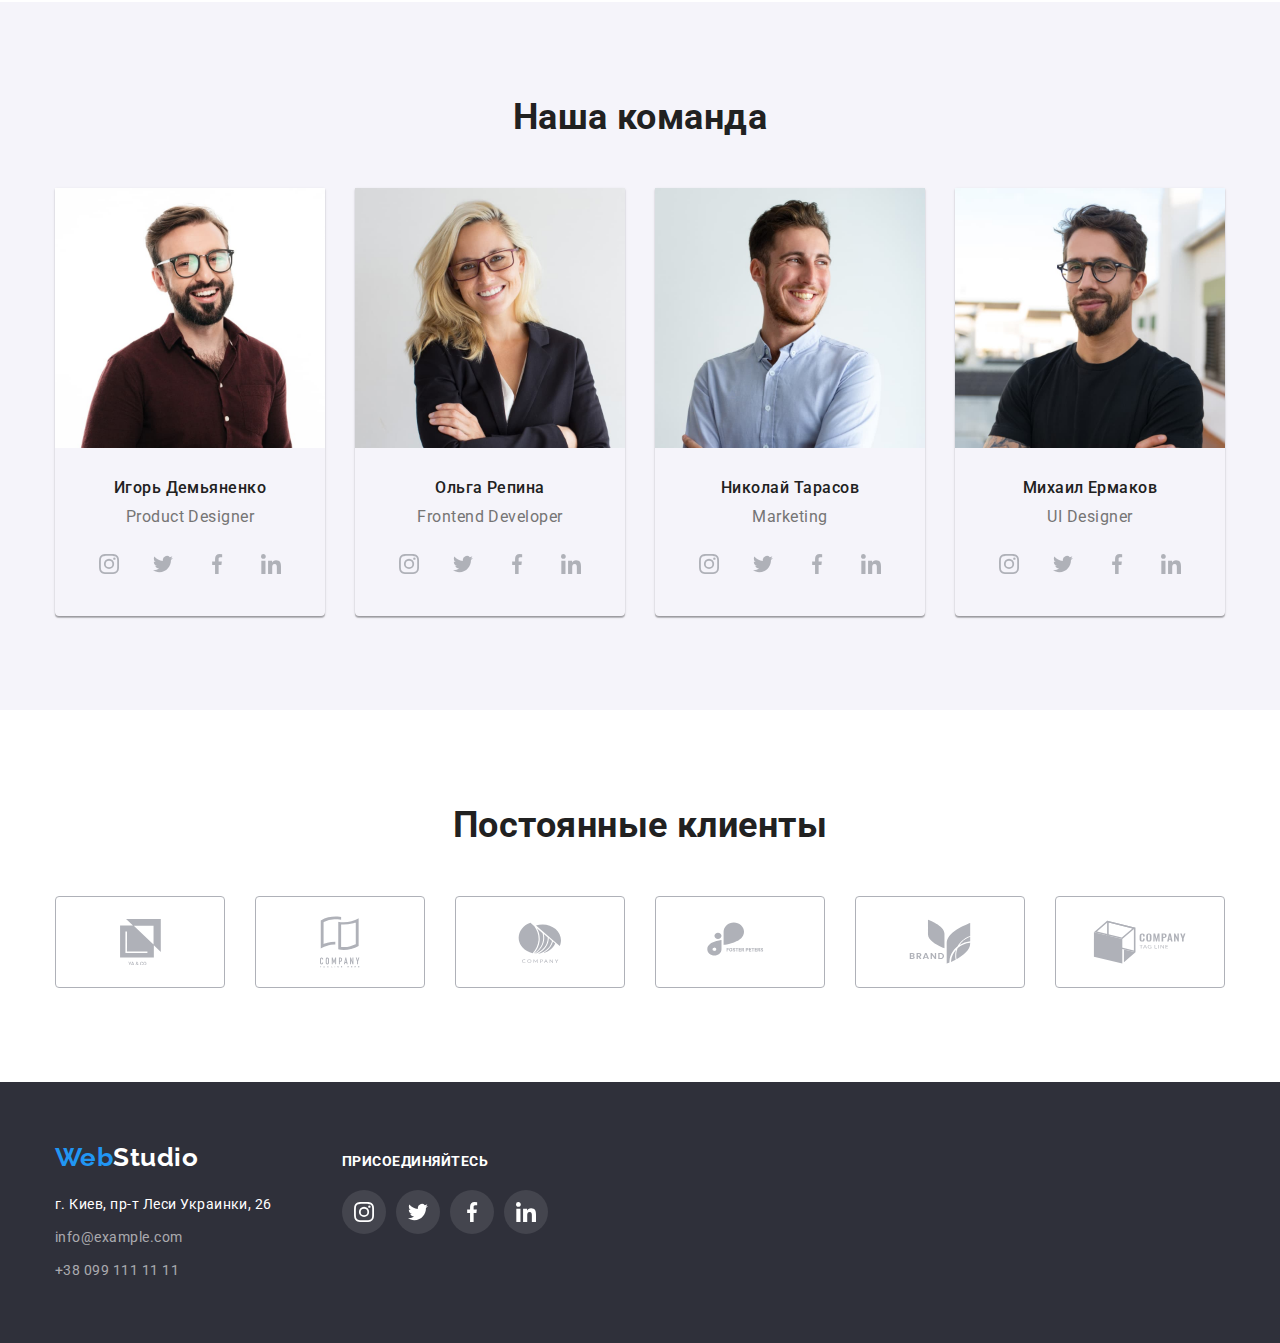
==== commit 68da6a1a: "Додає клас img у Чем мы занимаемся" ====
--- a/index.html
+++ b/index.html
@@ -133,6 +133,7 @@
             <li class="item">
               <div class="product-thumb">
                 <img
+                  class="img"
                   src="./images/wemake/pc.jpeg"
                   alt="Десктопные приложения"
                   width="370"
@@ -146,6 +147,7 @@
             <li class="item">
               <div class="product-thumb">
                 <img
+                  class="img"
                   src="./images/wemake/smartphon.jpeg"
                   alt="Мобильные приложения"
                   width="370"
@@ -159,6 +161,7 @@
             <li class="item">
               <div class="product-thumb">
                 <img
+                  class="img"
                   src="./images/wemake/tablet.jpeg"
                   alt="Дизайнерские решения"
                   width="370"
--- a/css/styles.css
+++ b/css/styles.css
@@ -264,6 +264,7 @@
 }
 
 .backdrop.is-hidden {
+  visibility: hidden;
   opacity: 0;
   pointer-events: none;
 }
@@ -637,20 +638,42 @@
   text-decoration: none;
 }
 
+/* текст на фоне */
+.card-thumb {
+  position: relative;
+  display: flex;
+}
+
+.text-thumb {
+  position: absolute;
+  bottom: 0;
+  height: 100%;
+
+  background: rgba(33, 150, 243, 0.9);
+  opacity: 0;
+}
+
+.card-link:hover .text-thumb {
+  opacity: 1;
+}
+
+.text-thumb > .description {
+  padding: 63px 24px;
+
+  font-size: 18px;
+  line-height: 1.56;
+  letter-spacing: 0.03em;
+  color: var(--text-white-color);
+}
+
 .card-border {
-  padding-top: 20px;
-  padding-right: 24px;
-  padding-bottom: 20px;
-  padding-left: 24px;
-
-  border-right: 1px solid var(--card-border);
-  border-bottom: 1px solid var(--card-border);
-  border-left: 1px solid var(--card-border);
+  padding: 24px 20px;
+  border: 1px solid var(--card-border);
+  border-top: none;
 }
 
 .card-link:hover,
 .card-link:focus {
-  background-color: var(--accent-color);
   box-shadow: 0px 1px 1px rgba(0, 0, 0, 0.12), 0px 4px 4px rgba(0, 0, 0, 0.06),
     1px 4px 6px rgba(0, 0, 0, 0.16);
 }
@@ -679,12 +702,14 @@
   color: var(--text-secondory-color);
 }
 
-.cards .description {
+/* .cards .description {
+
   display: none;
   margin-top: 0;
   margin-bottom: 0;
 
-  font-size: 16px;
-  line-height: 1.88;
-  color: var(--text-secondory-color);
-}
+  font-size: 18px;
+  line-height: 1.56;
+  letter-spacing: 0.03em;
+  color: var(--text-white-color);
+} */
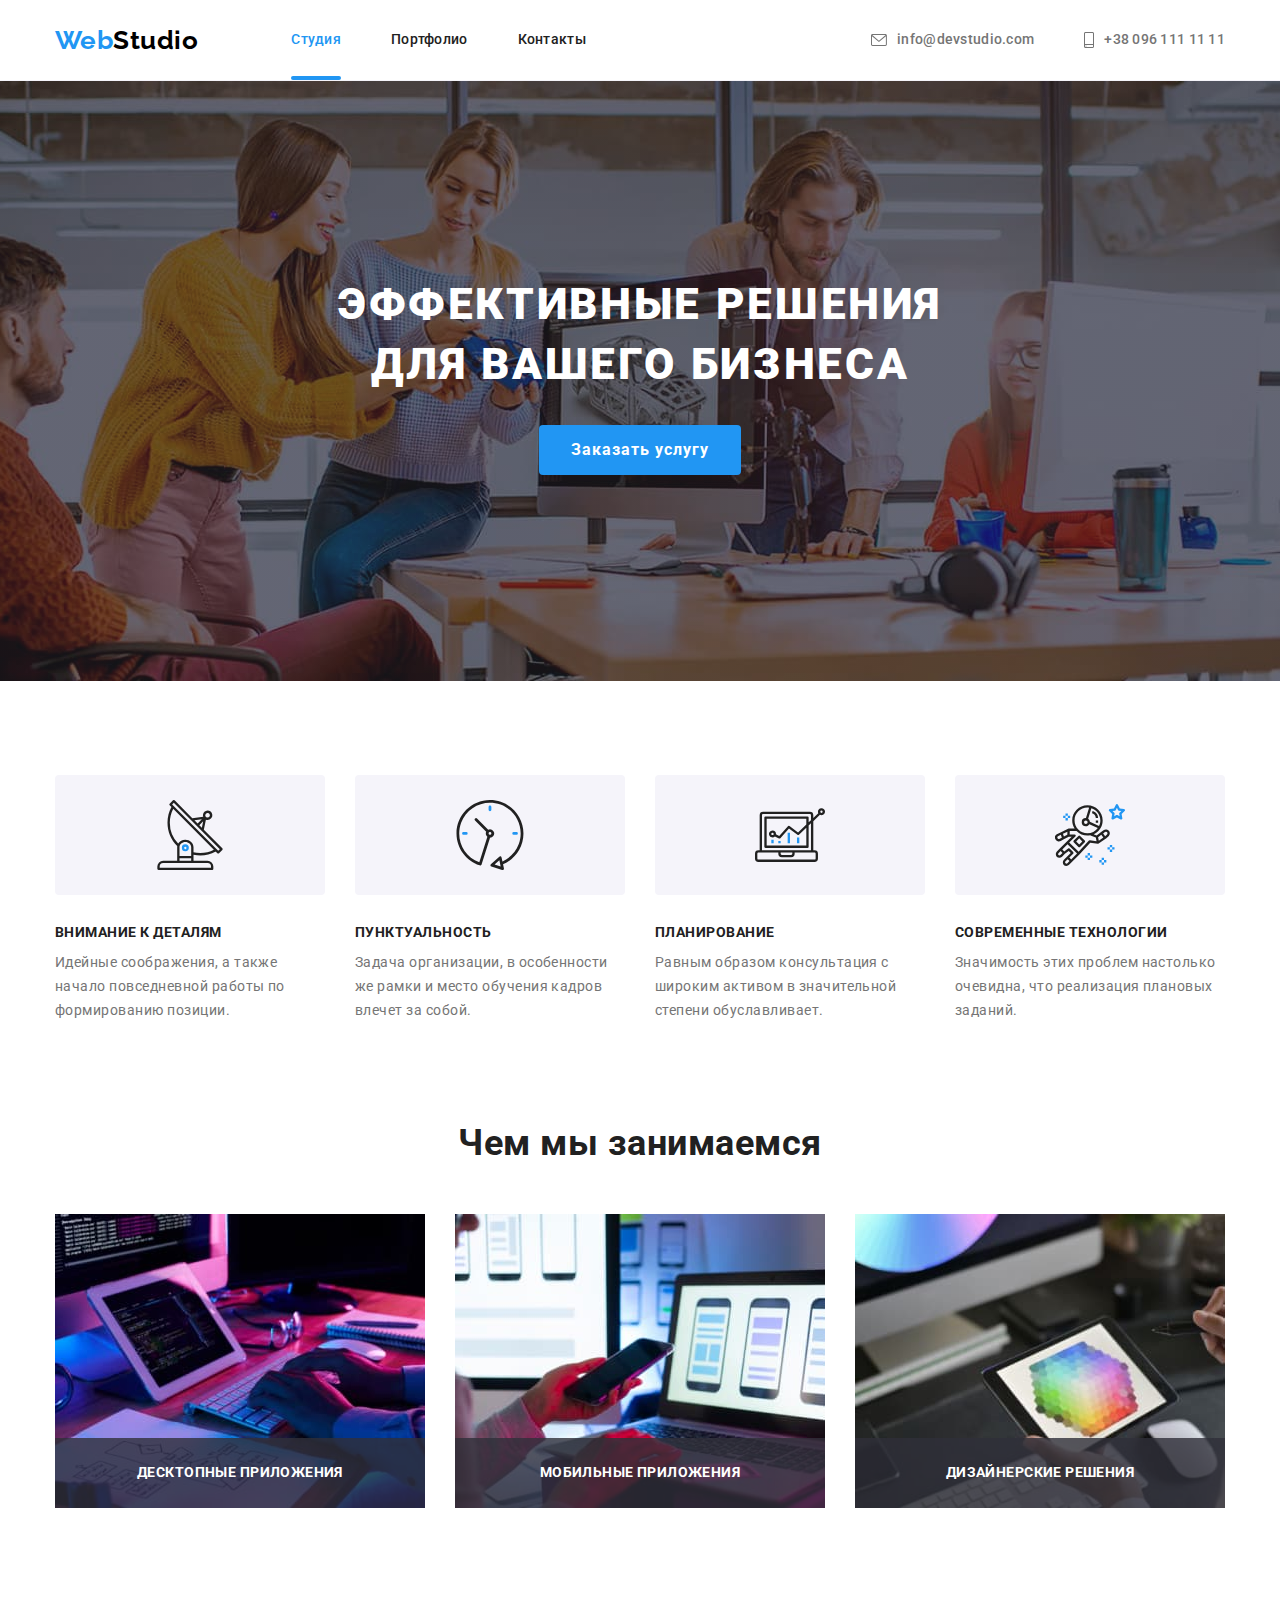
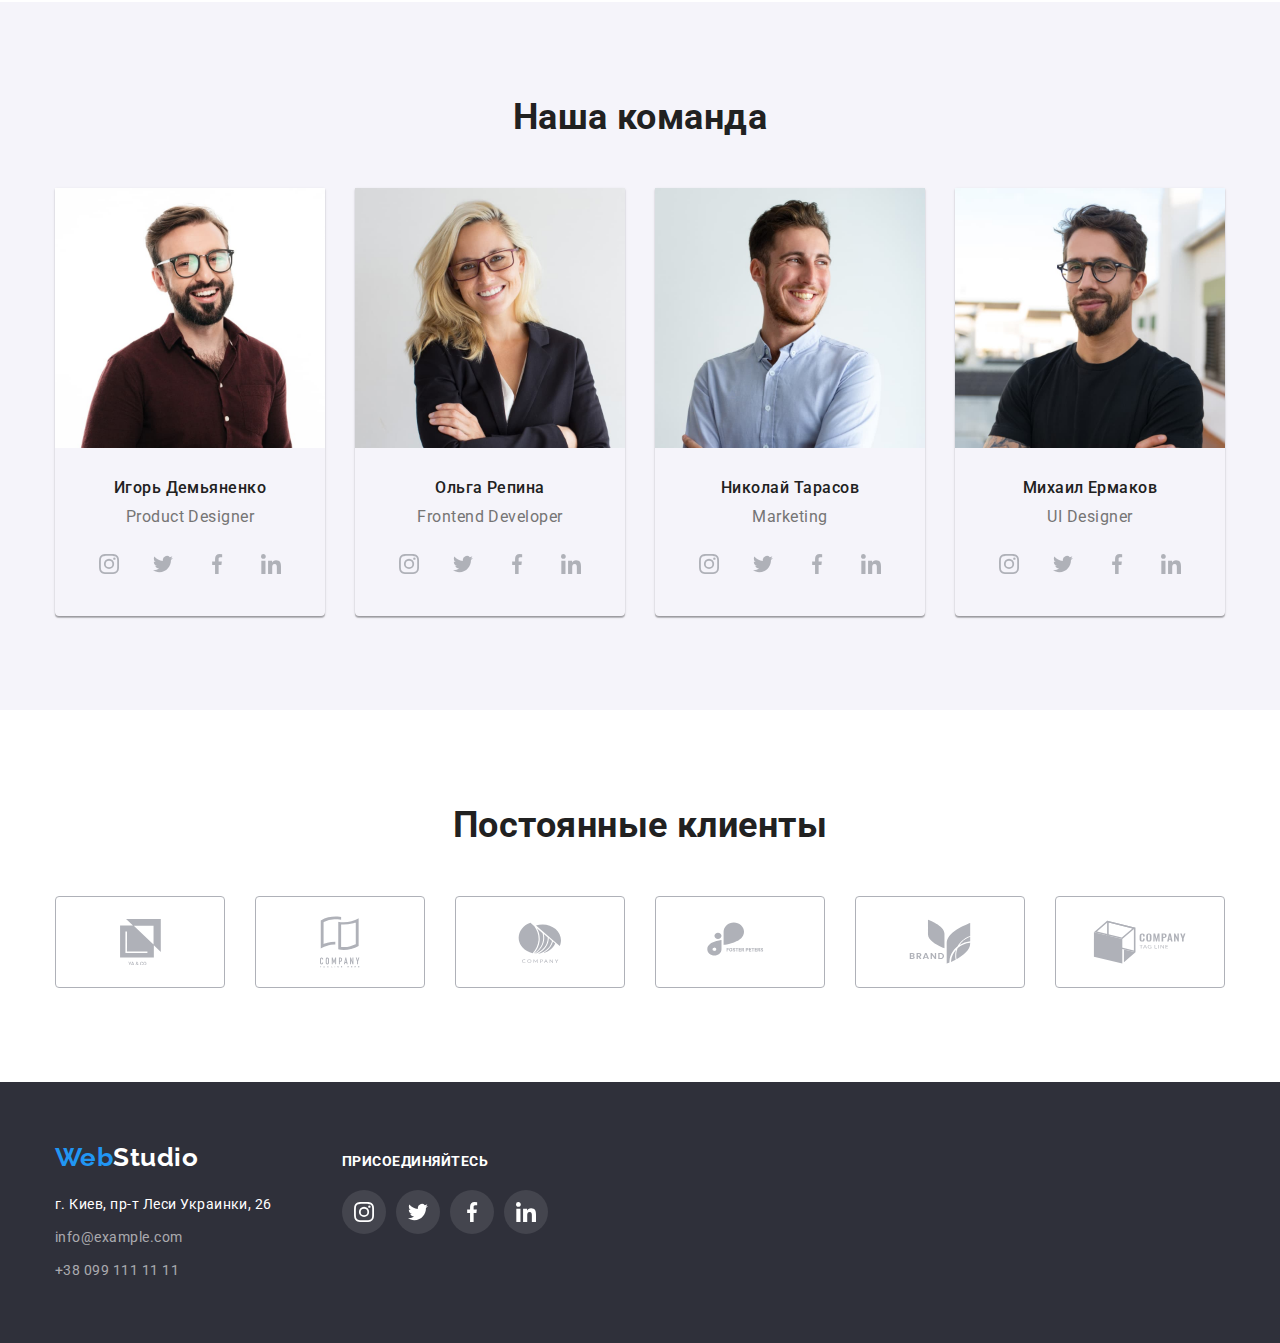
==== commit d39a0bba: "Встановлює англійську мову де є англомовні слова" ====
--- a/index.html
+++ b/index.html
@@ -33,7 +33,7 @@
 
         <ul class="contacts list">
           <li class="item">
-            <a class="link" href="mailto:info@devstudio.com">
+            <a class="link" href="mailto:info@devstudio.com" lang="en">
               <svg class="icon envelope" width="16" height="12">
                 <use href="./images/icons.svg#envelope"></use>
               </svg>
@@ -190,7 +190,7 @@
                 height="260"
               />
               <h3 class="specialist">Игорь Демьяненко</h3>
-              <p class="position">Product Designer</p>
+              <p class="position" lang="en">Product Designer</p>
               <ul class="social-icons list">
                 <li class="social-item">
                   <a class="social-link" href="" aria-label="Ссылка на Instagram">
@@ -231,7 +231,7 @@
                 height="260"
               />
               <h3 class="specialist">Ольга Репина</h3>
-              <p class="position">Frontend Developer</p>
+              <p class="position" lang="en">Frontend Developer</p>
               <ul class="social-icons list">
                 <li class="social-item">
                   <a class="social-link" href="" aria-label="Ссылка на Instagram">
@@ -272,7 +272,7 @@
                 height="260"
               />
               <h3 class="specialist">Николай Тарасов</h3>
-              <p class="position">Marketing</p>
+              <p class="position" lang="en">Marketing</p>
               <ul class="social-icons list">
                 <li class="social-item">
                   <a class="social-link" href="" aria-label="Ссылка на Instagram">
@@ -313,7 +313,7 @@
                 height="260"
               />
               <h3 class="specialist">Михаил Ермаков</h3>
-              <p class="position">UI Designer</p>
+              <p class="position" lang="en">UI Designer</p>
               <ul class="social-icons list">
                 <li class="social-item">
                   <a class="social-link" href="" aria-label="Ссылка на Instagram">
@@ -421,7 +421,7 @@
                 </a>
               </li>
               <li class="item">
-                <a class="link" href="mailto:info@example.com">info@example.com</a>
+                <a class="link" href="mailto:info@example.com" lang="en">info@example.com</a>
               </li>
               <li class="item"><a class="link" href="tel:+380991111111">+38 099 111 11 11</a></li>
             </ul>
--- a/css/styles.css
+++ b/css/styles.css
@@ -28,6 +28,7 @@
   --link-footer-color: rgba(255, 255, 255, 0.6);
   --accent-color: #2196f3;
   --card-border: #eee;
+  --timing-function: cubic-bezier(0.4, 0, 0.2, 1);
 }
 
 /* Тело страницы */
@@ -55,6 +56,9 @@
   border: 0ch;
   border-radius: 4px;
   cursor: pointer;
+
+  transition: color 250ms var(--timing-function), background-color 250ms var(--timing-function),
+    box-shadow 250ms var(--timing-function);
 }
 
 /* Заголовок родитель */
@@ -109,8 +113,9 @@
   width: 44px;
   height: 44px;
 
-  color: var(--bg-icon-color);
   border-radius: 50%;
+
+  transition: background-color 250ms var(--timing-function), color 250ms var(--timing-function);
 }
 
 .social-icon {
@@ -148,6 +153,7 @@
 }
 
 .site-nav .link {
+  position: relative;
   display: block;
   padding-top: 32px;
   padding-bottom: 32px;
@@ -158,6 +164,8 @@
   letter-spacing: 0.02em;
   color: var(--text-primary-color);
   text-decoration: none;
+
+  transition: color 250ms var(--timing-function);
 }
 
 .site-nav .link:hover,
@@ -167,6 +175,20 @@
 
 .site-nav .link.current {
   color: var(--accent-color);
+}
+
+.site-nav .link.current::after {
+  position: absolute;
+  bottom: 0;
+
+  display: block;
+
+  content: '';
+  width: 100%;
+  height: 4px;
+
+  background-color: var(--accent-color);
+  border-radius: 2px;
 }
 
 /* Контакты: почта, моб. телефон */
@@ -189,6 +211,8 @@
   letter-spacing: 0.02em;
   color: var(--text-secondory-color);
   text-decoration: none;
+
+  transition: color 250ms var(--timing-function);
 }
 
 .icon.envelope,
@@ -253,32 +277,44 @@
   background-color: var(--accent-color);
 }
 
+/* Фон */
 .backdrop {
   position: fixed;
   top: 0;
   left: 0;
   width: 100%;
   height: 100%;
+  z-index: 2;
 
   background-color: rgba(0, 0, 0, 0.5);
+
+  opacity: 1;
+  transition: opacity 250ms var(--timing-function), visibility 250ms var(--timing-function);
 }
 
 .backdrop.is-hidden {
+  opacity: 0;
   visibility: hidden;
-  opacity: 0;
   pointer-events: none;
+}
+
+/* Модальное окно */
+.backdrop.is-hidden .modal {
+  transform: translate(-50%, -50%) scale(1.1);
 }
 
 .modal {
   position: absolute;
   top: 50%;
   left: 50%;
-  transform: translate(-50%, -50%);
+  transform: translate(-50%, -50%) scale(1);
 
   min-height: 528px;
   min-width: 581px;
 
   background-color: var(--bg-body-color);
+
+  transition: transform 250ms var(--timing-function);
 }
 
 .modal-button {
@@ -379,6 +415,7 @@
 /* текст с фоном */
 .product-thumb {
   position: relative;
+  z-index: 1;
   display: flex;
 }
 
@@ -458,7 +495,12 @@
   margin-left: 32px;
 }
 
-.team-list .social-link:hover {
+.team-list .social-link {
+  color: var(--bg-icon-color);
+}
+
+.team-list .social-link:hover,
+.team-list .social-link:focus {
   color: var(--text-white-color);
   background-color: var(--accent-color);
 }
@@ -483,13 +525,16 @@
 
   border: 1px solid var(--bg-icon-color);
   border-radius: 4px;
+
+  transition: color 250ms var(--timing-function), border 250ms var(--timing-function);
 }
 
 .client-icon {
   fill: currentColor;
 }
 
-.client-link:hover {
+.client-link:hover,
+.client-link:focus {
   color: var(--accent-color);
   border: 1px solid var(--accent-color);
 }
@@ -526,6 +571,8 @@
   line-height: 1.71;
   color: var(--link-footer-color);
   text-decoration: none;
+
+  transition: color 250ms var(--timing-function);
 }
 
 .address .location {
@@ -565,8 +612,8 @@
   background: var(--bg-icon-footer-color);
 }
 
-.page-footer .social-link:hover {
-  color: var(--text-white-color);
+.page-footer .social-link:hover,
+.page-footer .social-link:focus {
   background-color: var(--accent-color);
 }
 
@@ -601,7 +648,6 @@
 .button.default:focus {
   box-shadow: 0px 3px 1px rgba(0, 0, 0, 0.1), 0px 1px 2px rgba(0, 0, 0, 0.08),
     0px 2px 2px rgba(0, 0, 0, 0.12);
-
   color: var(--text-white-color);
   background-color: var(--accent-color);
 }
@@ -636,25 +682,43 @@
   display: block;
   color: var(--text-primary-color);
   text-decoration: none;
+
+  box-shadow: none;
+  transition: box-shadow 250ms var(--timing-function);
+}
+
+.card-link:hover,
+.card-link:focus {
+  box-shadow: 0px 1px 1px rgba(0, 0, 0, 0.12), 0px 4px 4px rgba(0, 0, 0, 0.06),
+    1px 4px 6px rgba(0, 0, 0, 0.16);
+}
+
+.card-link .img {
+  display: block;
 }
 
 /* текст на фоне */
 .card-thumb {
   position: relative;
   display: flex;
+  overflow: hidden;
 }
 
 .text-thumb {
   position: absolute;
   bottom: 0;
+  left: 0;
+  width: 100%;
   height: 100%;
-
-  background: rgba(33, 150, 243, 0.9);
-  opacity: 0;
-}
-
-.card-link:hover .text-thumb {
-  opacity: 1;
+  background-color: rgba(33, 150, 243, 0.9);
+
+  transform: translateY(100.2%);
+  transition: transform 250ms var(--timing-function);
+}
+
+.card-link:hover .text-thumb,
+.card-link:focus .text-thumb {
+  transform: translateY(0);
 }
 
 .text-thumb > .description {
@@ -672,16 +736,6 @@
   border-top: none;
 }
 
-.card-link:hover,
-.card-link:focus {
-  box-shadow: 0px 1px 1px rgba(0, 0, 0, 0.12), 0px 4px 4px rgba(0, 0, 0, 0.06),
-    1px 4px 6px rgba(0, 0, 0, 0.16);
-}
-
-.card-link .img {
-  display: block;
-}
-
 .cards .project {
   margin-top: 0;
   margin-bottom: 0;
@@ -701,15 +755,3 @@
   line-height: 1.88;
   color: var(--text-secondory-color);
 }
-
-/* .cards .description {
-
-  display: none;
-  margin-top: 0;
-  margin-bottom: 0;
-
-  font-size: 18px;
-  line-height: 1.56;
-  letter-spacing: 0.03em;
-  color: var(--text-white-color);
-} */
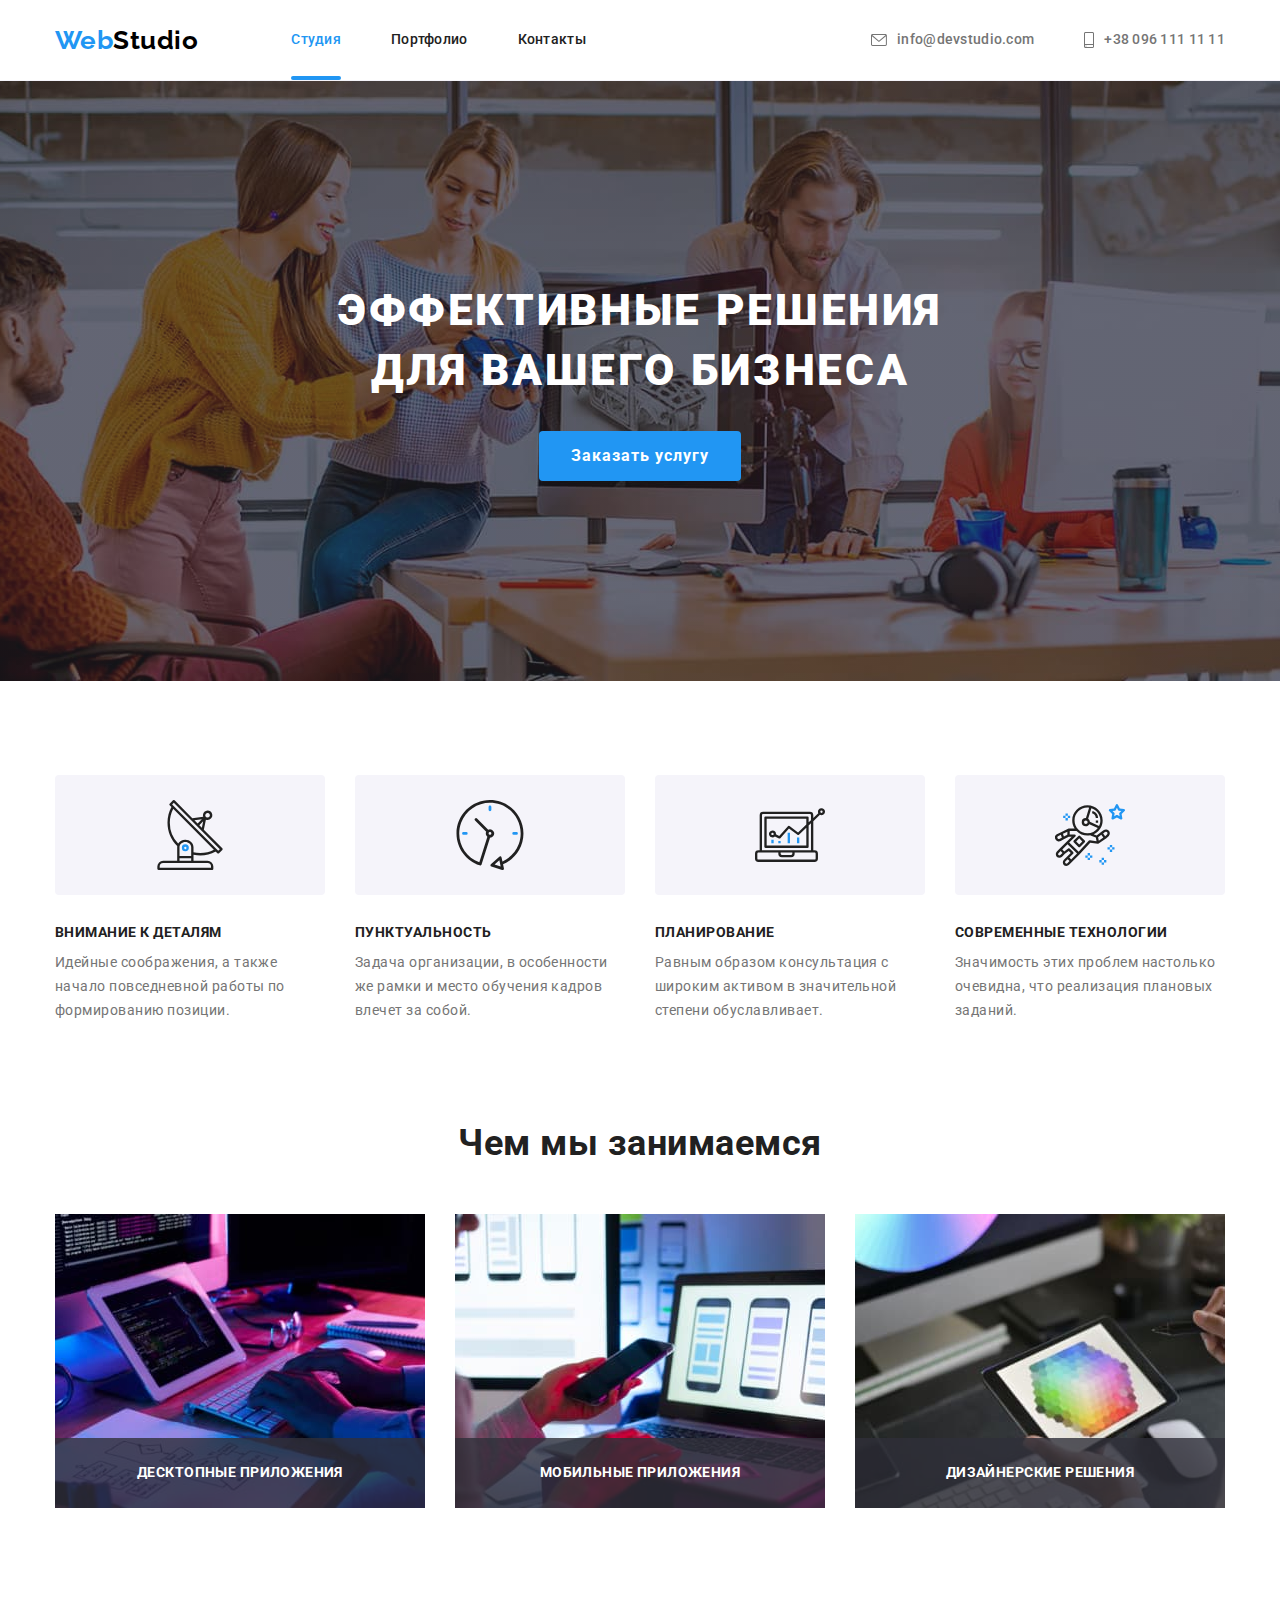
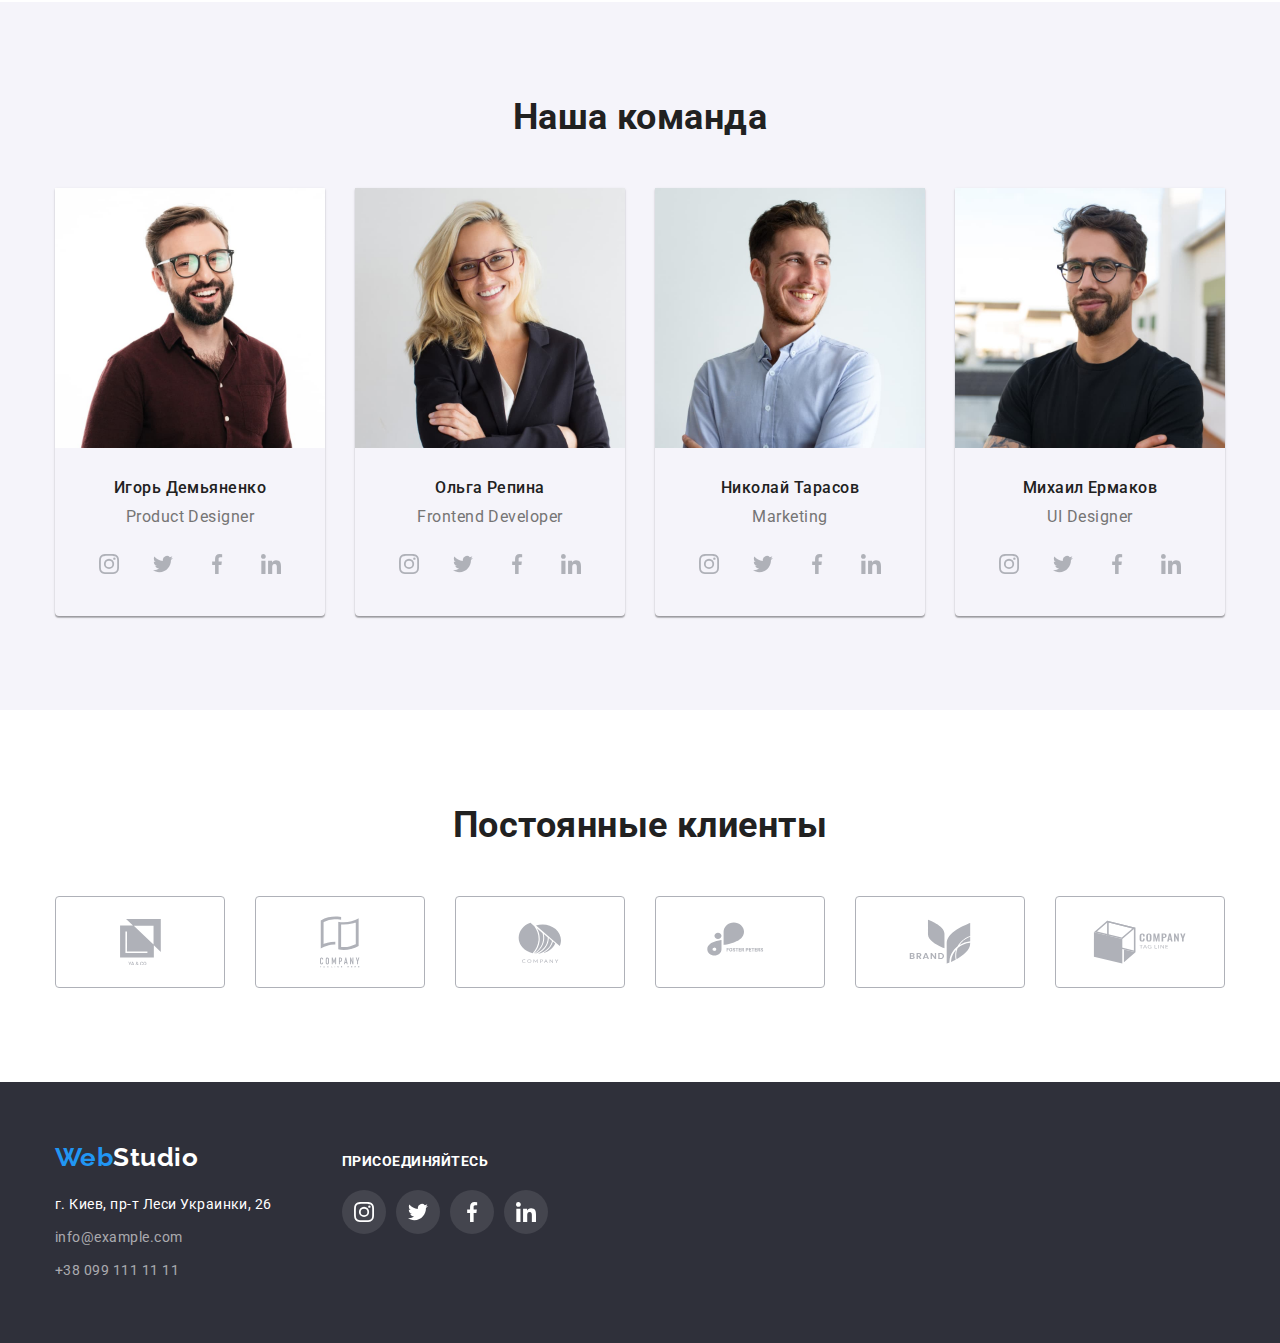
==== commit 34fa53be: "Fixs" ====
--- a/index.html
+++ b/index.html
@@ -189,38 +189,40 @@
                 width="270"
                 height="260"
               />
-              <h3 class="specialist">Игорь Демьяненко</h3>
-              <p class="position" lang="en">Product Designer</p>
-              <ul class="social-icons list">
-                <li class="social-item">
-                  <a class="social-link" href="" aria-label="Ссылка на Instagram">
-                    <svg class="social-icon" width="20" height="20">
-                      <use href="./images/icons.svg#instagram"></use>
-                    </svg>
-                  </a>
-                </li>
-                <li class="social-item">
-                  <a class="social-link" href="" aria-label="Ссылка на Twitter">
-                    <svg class="social-icon" width="20" height="20">
-                      <use href="./images/icons.svg#twitter"></use>
-                    </svg>
-                  </a>
-                </li>
-                <li class="social-item">
-                  <a class="social-link" href="" aria-label="Ссылка на Facebook">
-                    <svg class="social-icon" width="20" height="20">
-                      <use href="./images/icons.svg#facebook"></use>
-                    </svg>
-                  </a>
-                </li>
-                <li class="social-item">
-                  <a class="social-link" href="" aria-label="Ссылка на Linkedin">
-                    <svg class="social-icon" width="20" height="20">
-                      <use href="./images/icons.svg#linkedin"></use>
-                    </svg>
-                  </a>
-                </li>
-              </ul>
+              <div class="about">
+                <h3 class="specialist">Игорь Демьяненко</h3>
+                <p class="position" lang="en">Product Designer</p>
+                <ul class="social-icons list">
+                  <li class="social-item">
+                    <a class="social-link" href="" aria-label="Ссылка на Instagram">
+                      <svg class="social-icon" width="20" height="20">
+                        <use href="./images/icons.svg#instagram"></use>
+                      </svg>
+                    </a>
+                  </li>
+                  <li class="social-item">
+                    <a class="social-link" href="" aria-label="Ссылка на Twitter">
+                      <svg class="social-icon" width="20" height="20">
+                        <use href="./images/icons.svg#twitter"></use>
+                      </svg>
+                    </a>
+                  </li>
+                  <li class="social-item">
+                    <a class="social-link" href="" aria-label="Ссылка на Facebook">
+                      <svg class="social-icon" width="20" height="20">
+                        <use href="./images/icons.svg#facebook"></use>
+                      </svg>
+                    </a>
+                  </li>
+                  <li class="social-item">
+                    <a class="social-link" href="" aria-label="Ссылка на Linkedin">
+                      <svg class="social-icon" width="20" height="20">
+                        <use href="./images/icons.svg#linkedin"></use>
+                      </svg>
+                    </a>
+                  </li>
+                </ul>
+              </div>
             </li>
             <li class="item">
               <img
@@ -230,38 +232,40 @@
                 width="270"
                 height="260"
               />
-              <h3 class="specialist">Ольга Репина</h3>
-              <p class="position" lang="en">Frontend Developer</p>
-              <ul class="social-icons list">
-                <li class="social-item">
-                  <a class="social-link" href="" aria-label="Ссылка на Instagram">
-                    <svg class="social-icon" width="20" height="20">
-                      <use href="./images/icons.svg#instagram"></use>
-                    </svg>
-                  </a>
-                </li>
-                <li class="social-item">
-                  <a class="social-link" href="" aria-label="Ссылка на Twitter">
-                    <svg class="social-icon" width="20" height="20">
-                      <use href="./images/icons.svg#twitter"></use>
-                    </svg>
-                  </a>
-                </li>
-                <li class="social-item">
-                  <a class="social-link" href="" aria-label="Ссылка на Facebook">
-                    <svg class="social-icon" width="20" height="20">
-                      <use href="./images/icons.svg#facebook"></use>
-                    </svg>
-                  </a>
-                </li>
-                <li class="social-item">
-                  <a class="social-link" href="" aria-label="Ссылка на Linkedin">
-                    <svg class="social-icon" width="20" height="20">
-                      <use href="./images/icons.svg#linkedin"></use>
-                    </svg>
-                  </a>
-                </li>
-              </ul>
+              <div class="about">
+                <h3 class="specialist">Ольга Репина</h3>
+                <p class="position" lang="en">Frontend Developer</p>
+                <ul class="social-icons list">
+                  <li class="social-item">
+                    <a class="social-link" href="" aria-label="Ссылка на Instagram">
+                      <svg class="social-icon" width="20" height="20">
+                        <use href="./images/icons.svg#instagram"></use>
+                      </svg>
+                    </a>
+                  </li>
+                  <li class="social-item">
+                    <a class="social-link" href="" aria-label="Ссылка на Twitter">
+                      <svg class="social-icon" width="20" height="20">
+                        <use href="./images/icons.svg#twitter"></use>
+                      </svg>
+                    </a>
+                  </li>
+                  <li class="social-item">
+                    <a class="social-link" href="" aria-label="Ссылка на Facebook">
+                      <svg class="social-icon" width="20" height="20">
+                        <use href="./images/icons.svg#facebook"></use>
+                      </svg>
+                    </a>
+                  </li>
+                  <li class="social-item">
+                    <a class="social-link" href="" aria-label="Ссылка на Linkedin">
+                      <svg class="social-icon" width="20" height="20">
+                        <use href="./images/icons.svg#linkedin"></use>
+                      </svg>
+                    </a>
+                  </li>
+                </ul>
+              </div>
             </li>
             <li class="item">
               <img
@@ -271,38 +275,40 @@
                 width="270"
                 height="260"
               />
-              <h3 class="specialist">Николай Тарасов</h3>
-              <p class="position" lang="en">Marketing</p>
-              <ul class="social-icons list">
-                <li class="social-item">
-                  <a class="social-link" href="" aria-label="Ссылка на Instagram">
-                    <svg class="social-icon" width="20" height="20">
-                      <use href="./images/icons.svg#instagram"></use>
-                    </svg>
-                  </a>
-                </li>
-                <li class="social-item">
-                  <a class="social-link" href="" aria-label="Ссылка на Twitter">
-                    <svg class="social-icon" width="20" height="20">
-                      <use href="./images/icons.svg#twitter"></use>
-                    </svg>
-                  </a>
-                </li>
-                <li class="social-item">
-                  <a class="social-link" href="" aria-label="Ссылка на Facebook">
-                    <svg class="social-icon" width="20" height="20">
-                      <use href="./images/icons.svg#facebook"></use>
-                    </svg>
-                  </a>
-                </li>
-                <li class="social-item">
-                  <a class="social-link" href="" aria-label="Ссылка на Linkedin">
-                    <svg class="social-icon" width="20" height="20">
-                      <use href="./images/icons.svg#linkedin"></use>
-                    </svg>
-                  </a>
-                </li>
-              </ul>
+              <div class="about">
+                <h3 class="specialist">Николай Тарасов</h3>
+                <p class="position" lang="en">Marketing</p>
+                <ul class="social-icons list">
+                  <li class="social-item">
+                    <a class="social-link" href="" aria-label="Ссылка на Instagram">
+                      <svg class="social-icon" width="20" height="20">
+                        <use href="./images/icons.svg#instagram"></use>
+                      </svg>
+                    </a>
+                  </li>
+                  <li class="social-item">
+                    <a class="social-link" href="" aria-label="Ссылка на Twitter">
+                      <svg class="social-icon" width="20" height="20">
+                        <use href="./images/icons.svg#twitter"></use>
+                      </svg>
+                    </a>
+                  </li>
+                  <li class="social-item">
+                    <a class="social-link" href="" aria-label="Ссылка на Facebook">
+                      <svg class="social-icon" width="20" height="20">
+                        <use href="./images/icons.svg#facebook"></use>
+                      </svg>
+                    </a>
+                  </li>
+                  <li class="social-item">
+                    <a class="social-link" href="" aria-label="Ссылка на Linkedin">
+                      <svg class="social-icon" width="20" height="20">
+                        <use href="./images/icons.svg#linkedin"></use>
+                      </svg>
+                    </a>
+                  </li>
+                </ul>
+              </div>
             </li>
             <li class="item">
               <img
@@ -312,38 +318,40 @@
                 width="270"
                 height="260"
               />
-              <h3 class="specialist">Михаил Ермаков</h3>
-              <p class="position" lang="en">UI Designer</p>
-              <ul class="social-icons list">
-                <li class="social-item">
-                  <a class="social-link" href="" aria-label="Ссылка на Instagram">
-                    <svg class="social-icon" width="20" height="20">
-                      <use href="./images/icons.svg#instagram"></use>
-                    </svg>
-                  </a>
-                </li>
-                <li class="social-item">
-                  <a class="social-link" href="" aria-label="Ссылка на Twitter">
-                    <svg class="social-icon" width="20" height="20">
-                      <use href="./images/icons.svg#twitter"></use>
-                    </svg>
-                  </a>
-                </li>
-                <li class="social-item">
-                  <a class="social-link" href="" aria-label="Ссылка на Facebook">
-                    <svg class="social-icon" width="20" height="20">
-                      <use href="./images/icons.svg#facebook"></use>
-                    </svg>
-                  </a>
-                </li>
-                <li class="social-item">
-                  <a class="social-link" href="" aria-label="Ссылка на Linkedin">
-                    <svg class="social-icon" width="20" height="20">
-                      <use href="./images/icons.svg#linkedin"></use>
-                    </svg>
-                  </a>
-                </li>
-              </ul>
+              <div class="about">
+                <h3 class="specialist">Михаил Ермаков</h3>
+                <p class="position" lang="en">UI Designer</p>
+                <ul class="social-icons list">
+                  <li class="social-item">
+                    <a class="social-link" href="" aria-label="Ссылка на Instagram">
+                      <svg class="social-icon" width="20" height="20">
+                        <use href="./images/icons.svg#instagram"></use>
+                      </svg>
+                    </a>
+                  </li>
+                  <li class="social-item">
+                    <a class="social-link" href="" aria-label="Ссылка на Twitter">
+                      <svg class="social-icon" width="20" height="20">
+                        <use href="./images/icons.svg#twitter"></use>
+                      </svg>
+                    </a>
+                  </li>
+                  <li class="social-item">
+                    <a class="social-link" href="" aria-label="Ссылка на Facebook">
+                      <svg class="social-icon" width="20" height="20">
+                        <use href="./images/icons.svg#facebook"></use>
+                      </svg>
+                    </a>
+                  </li>
+                  <li class="social-item">
+                    <a class="social-link" href="" aria-label="Ссылка на Linkedin">
+                      <svg class="social-icon" width="20" height="20">
+                        <use href="./images/icons.svg#linkedin"></use>
+                      </svg>
+                    </a>
+                  </li>
+                </ul>
+              </div>
             </li>
           </ul>
         </div>
--- a/css/styles.css
+++ b/css/styles.css
@@ -227,10 +227,15 @@
 }
 
 /* Герой */
-.hero.container {
+.hero.section {
+  padding-top: 200px;
+  padding-bottom: 200px;
+}
+
+/* .hero.container {
   padding-top: 100px;
   padding-bottom: 100px;
-}
+} */
 
 .hero.overlay {
   max-width: 1600px;
@@ -467,7 +472,12 @@
 
 .team-list .img {
   display: block;
-  margin-bottom: 30px;
+  /* margin-bottom: 30px; */
+}
+
+.team-list .about {
+  padding-top: 30px;
+  padding-bottom: 30px;
 }
 
 .team-list .specialist {
@@ -491,7 +501,7 @@
 .team-list .social-icons {
   margin-top: 0;
   margin-right: 32px;
-  margin-bottom: 30px;
+  /* margin-bottom: 30px; */
   margin-left: 32px;
 }
 
@@ -738,8 +748,8 @@
 
 .cards .project {
   margin-top: 0;
-  margin-bottom: 0;
-  padding-bottom: 4px;
+  margin-bottom: 4px;
+  /* padding-bottom: 4px; */
 
   font-weight: 700;
   font-size: 18px;
